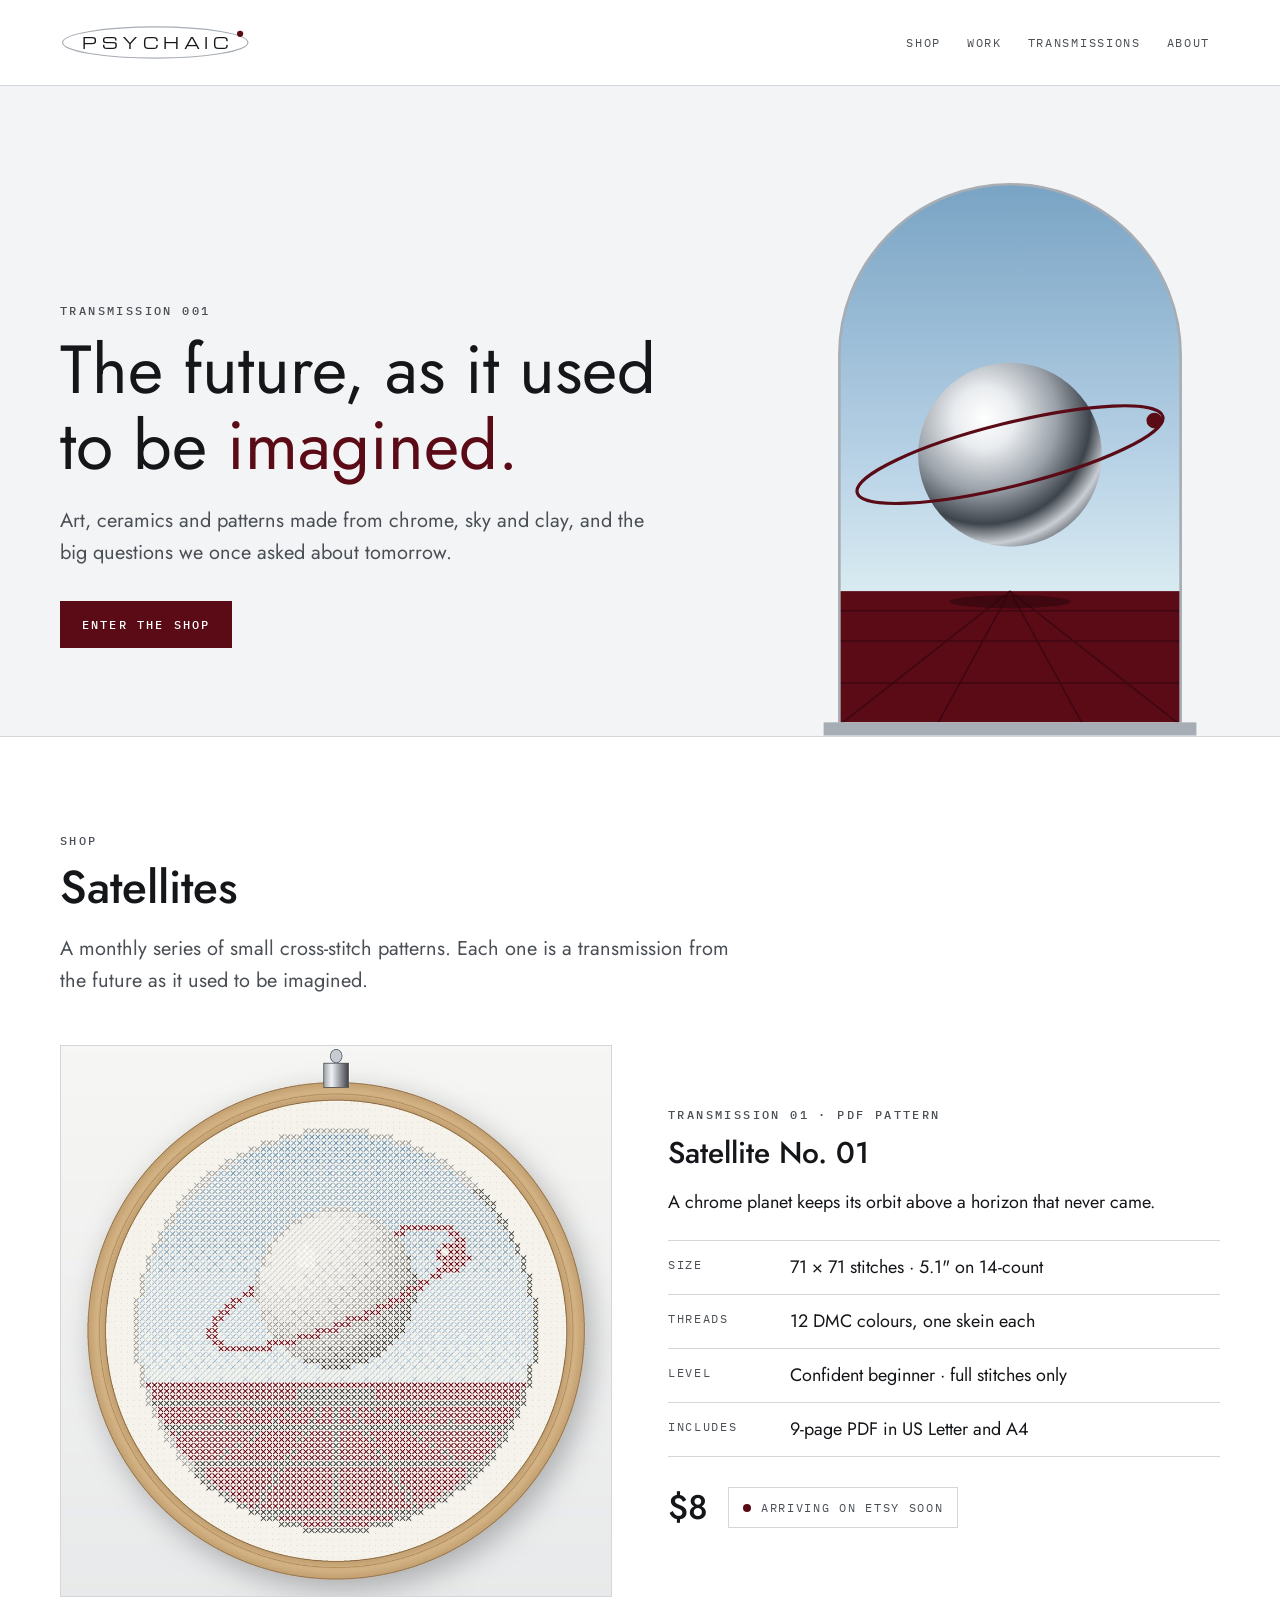
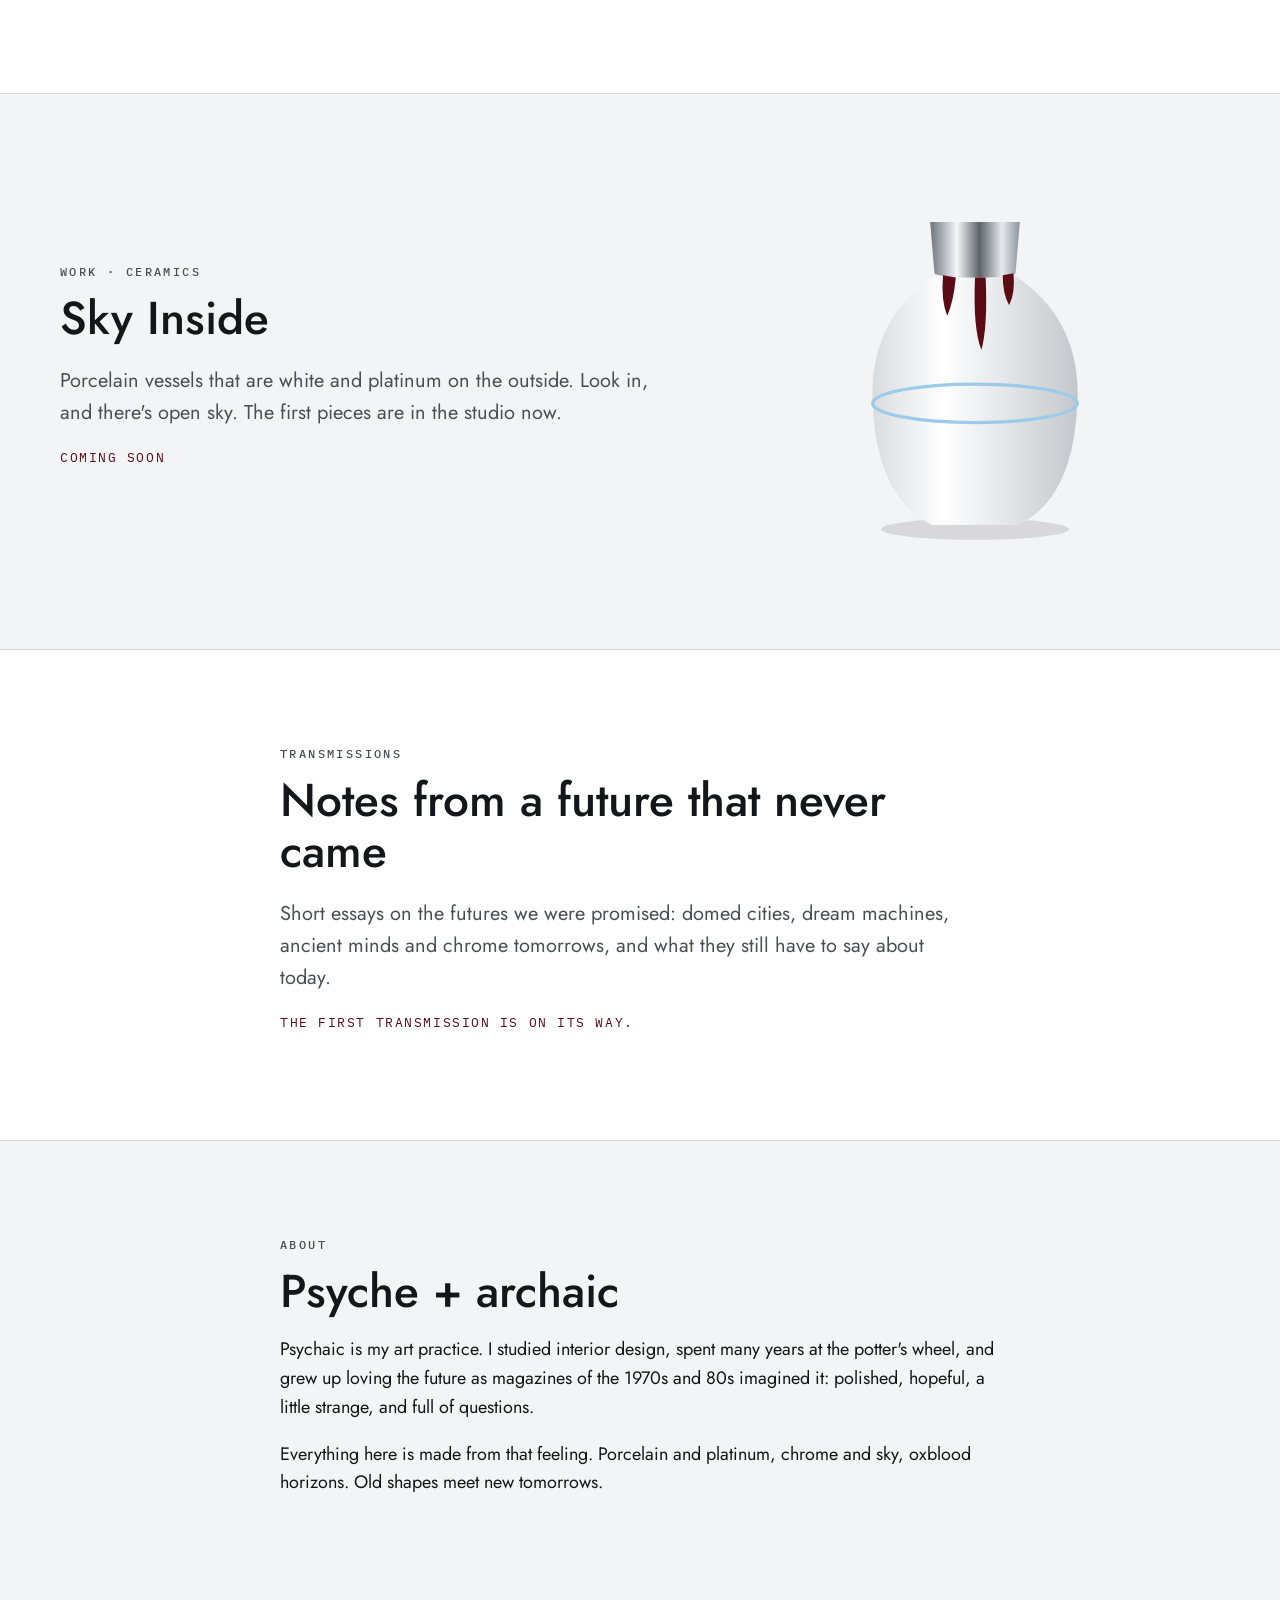
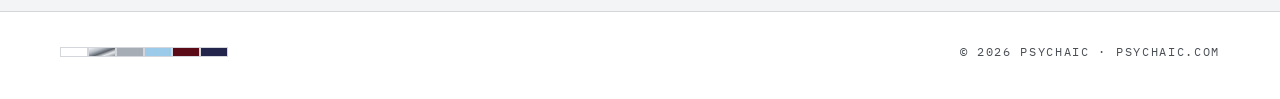
==== index.html @ 4e5e0272 "Psychaic website: home with sky-inside hero, Satellites shop, ceramics, transmissions and about Co-A" ====
<!doctype html>
<html lang="en">
<head>
  <meta charset="utf-8">
  <meta name="viewport" content="width=device-width, initial-scale=1">
  <title>Psychaic</title>
  <meta name="description" content="Art, ceramics and cross-stitch patterns about the future as it used to be imagined: chrome, sky, clay and the big questions of tomorrow.">
  <meta property="og:title" content="Psychaic">
  <meta property="og:description" content="The future, as it used to be imagined. Art, ceramics and patterns.">
  <meta property="og:url" content="https://psychaic.com/">
  <meta property="og:image" content="https://psychaic.com/images/satellite-01.jpg">
  <link rel="canonical" href="https://psychaic.com/">
  <meta name="theme-color" content="#FFFFFF" media="(prefers-color-scheme: light)">
  <meta name="theme-color" content="#23264A" media="(prefers-color-scheme: dark)">
  <link rel="icon" href="favicon.svg" type="image/svg+xml">
  <link rel="preconnect" href="https://fonts.googleapis.com">
  <link rel="preconnect" href="https://fonts.gstatic.com" crossorigin>
  <link href="https://fonts.googleapis.com/css2?family=Michroma&family=Jost:wght@400;500&family=IBM+Plex+Mono:wght@400;500&display=swap" rel="stylesheet">
  <link rel="stylesheet" href="style.css">
</head>
<body>
  <header class="top">
    <div class="wrap">
      <a class="logo" href="./" aria-label="Psychaic home">
        <svg class="orbit" viewBox="0 0 220 44" aria-hidden="true"><ellipse cx="110" cy="22" rx="107" ry="18"/><circle cx="208" cy="12" r="3.6"/></svg>
        <span>PSYCHAIC</span>
      </a>
      <nav aria-label="Main">
        <a href="#shop">Shop</a>
        <a href="#work">Work</a>
        <a href="#transmissions">Transmissions</a>
        <a href="#about">About</a>
      </nav>
    </div>
  </header>

  <main>
    <section class="hero">
      <div class="wrap hero-grid">
        <div class="hero-copy">
          <p class="label">Transmission 001</p>
          <h1>The future, as it used to be <em>imagined.</em></h1>
          <p class="lede">Art, ceramics and patterns made from chrome, sky and clay, and the big questions we once asked about tomorrow.</p>
          <a class="button" href="#shop">Enter the shop</a>
        </div>
        <svg class="doorway" viewBox="0 0 320 440" role="img" aria-label="An arched doorway opening onto blue sky, with a chrome orb floating above a red horizon">
          <defs>
            <linearGradient id="sky" x1="0" y1="0" x2="0" y2="1"><stop offset="0" stop-color="#739FC1"/><stop offset="0.7" stop-color="#B8D2E6"/><stop offset="1" stop-color="#D9EBF1"/></linearGradient>
            <radialGradient id="orb" cx="36%" cy="30%" r="76%"><stop offset="0" stop-color="#FFFFFF"/><stop offset="0.22" stop-color="#E9ECEF"/><stop offset="0.52" stop-color="#9AA1A9"/><stop offset="0.76" stop-color="#3E444B"/><stop offset="0.9" stop-color="#C9CED4"/><stop offset="1" stop-color="#6E747B"/></radialGradient>
            <clipPath id="arch"><path d="M30 430 V150 A130 130 0 0 1 290 150 V430 Z"/></clipPath>
          </defs>
          <g clip-path="url(#arch)">
            <rect width="320" height="330" fill="url(#sky)"/>
            <rect y="330" width="320" height="110" fill="#5A0B16"/>
            <g stroke="#3E0712" stroke-width="1.2">
              <line x1="0" y1="345" x2="320" y2="345"/><line x1="0" y1="368" x2="320" y2="368"/><line x1="0" y1="400" x2="320" y2="400"/>
              <line x1="160" y1="330" x2="20" y2="440"/><line x1="160" y1="330" x2="100" y2="440"/><line x1="160" y1="330" x2="220" y2="440"/><line x1="160" y1="330" x2="300" y2="440"/>
            </g>
            <ellipse cx="160" cy="338" rx="46" ry="5" fill="#2A050A" opacity="0.55"/>
            <g class="float">
              <circle cx="160" cy="226" r="70" fill="url(#orb)"/>
              <ellipse cx="160" cy="226" rx="120" ry="24" transform="rotate(-14 160 226)" fill="none" stroke="#5A0B16" stroke-width="2.4"/>
              <circle cx="270" cy="200" r="6" fill="#5A0B16"/>
            </g>
          </g>
          <path class="arch-line" d="M30 430 V150 A130 130 0 0 1 290 150 V430" fill="none"/>
          <rect class="sill" x="18" y="430" width="284" height="10"/>
        </svg>
      </div>
    </section>

    <section id="shop" class="section">
      <div class="wrap">
        <p class="label">Shop</p>
        <h2>Satellites</h2>
        <p class="section-lede">A monthly series of small cross-stitch patterns. Each one is a transmission from the future as it used to be imagined.</p>
        <article class="product">
          <img src="images/satellite-01.jpg" width="1000" height="1000" alt="Satellite No. 01: a cross-stitched chrome planet with an oxblood orbit, floating in a round sky window above a red horizon grid, shown in a wooden hoop" loading="lazy">
          <div class="product-copy">
            <p class="label">Transmission 01 · PDF pattern</p>
            <h3>Satellite No. 01</h3>
            <p>A chrome planet keeps its orbit above a horizon that never came.</p>
            <dl class="facts">
              <div><dt>Size</dt><dd>71 × 71 stitches · 5.1" on 14-count</dd></div>
              <div><dt>Threads</dt><dd>12 DMC colours, one skein each</dd></div>
              <div><dt>Level</dt><dd>Confident beginner · full stitches only</dd></div>
              <div><dt>Includes</dt><dd>9-page PDF in US Letter and A4</dd></div>
            </dl>
            <div class="buy">
              <span class="price">$8</span>
              <span class="soon"><span class="dot" aria-hidden="true"></span>Arriving on Etsy soon</span>
            </div>
          </div>
        </article>
      </div>
    </section>

    <section id="work" class="section soft">
      <div class="wrap work-grid">
        <div>
          <p class="label">Work · Ceramics</p>
          <h2>Sky Inside</h2>
          <p class="section-lede">Porcelain vessels that are white and platinum on the outside. Look in, and there's open sky. The first pieces are in the studio now.</p>
          <p class="note">Coming soon</p>
        </div>
        <svg class="vessel" viewBox="0 0 300 340" role="img" aria-label="Sketch of a porcelain vessel with a platinum lustre rim, oxblood drips and a sky-blue orbit line">
          <defs>
            <linearGradient id="body" x1="0" y1="0" x2="1" y2="0"><stop offset="0" stop-color="#D9DCDF"/><stop offset="0.35" stop-color="#FFFFFF"/><stop offset="1" stop-color="#C4C8CC"/></linearGradient>
            <linearGradient id="lustre" x1="0" y1="0" x2="1" y2="0"><stop offset="0" stop-color="#6E747B"/><stop offset="0.3" stop-color="#F4F6F8"/><stop offset="0.55" stop-color="#5D636A"/><stop offset="0.8" stop-color="#E6E9EC"/><stop offset="1" stop-color="#8C939A"/></linearGradient>
          </defs>
          <ellipse cx="150" cy="318" rx="88" ry="10" fill="#141619" opacity="0.12"/>
          <path d="M112 40 L188 40 L184 78 Q250 120 246 200 Q242 290 190 314 L110 314 Q58 290 54 200 Q50 120 116 78 Z" fill="url(#body)"/>
          <path d="M108 30 L192 30 L188 78 Q186 82 150 82 Q114 82 112 78 Z" fill="url(#lustre)"/>
          <path d="M120 80 Q118 104 124 118 Q130 104 132 82 M150 82 Q148 130 156 150 Q162 128 160 82 M176 80 Q176 98 182 108 Q188 96 186 78" fill="#5A0B16"/>
          <ellipse cx="150" cy="200" rx="96" ry="18" fill="none" stroke="#9CCBEA" stroke-width="3"/>
        </svg>
      </div>
    </section>

    <section id="transmissions" class="section">
      <div class="wrap narrow">
        <p class="label">Transmissions</p>
        <h2>Notes from a future that never came</h2>
        <p class="section-lede">Short essays on the futures we were promised: domed cities, dream machines, ancient minds and chrome tomorrows, and what they still have to say about today.</p>
        <p class="note">The first transmission is on its way.</p>
      </div>
    </section>

    <section id="about" class="section soft">
      <div class="wrap narrow">
        <p class="label">About</p>
        <h2>Psyche + archaic</h2>
        <p>Psychaic is my art practice. I studied interior design, spent many years at the potter's wheel, and grew up loving the future as magazines of the 1970s and 80s imagined it: polished, hopeful, a little strange, and full of questions.</p>
        <p>Everything here is made from that feeling. Porcelain and platinum, chrome and sky, oxblood horizons. Old shapes meet new tomorrows.</p>
      </div>
    </section>
  </main>

  <footer>
    <div class="wrap foot">
      <div class="palette" aria-hidden="true"><i style="background:#FFFFFF"></i><i class="chrome"></i><i style="background:#A7ADB4"></i><i style="background:#9CCBEA"></i><i style="background:#5A0B16"></i><i style="background:#23264A"></i></div>
      <p>© 2026 Psychaic · psychaic.com</p>
    </div>
  </footer>
</body>
</html>
---- style.css ----
/* Psychaic: white gallery ground, chrome and steel structure, sky for air, oxblood as a signature, midnight at night. */
:root {
  --ground: #FFFFFF;
  --soft: #F3F4F5;
  --ink: #141619;
  --muted: #4A4F55;
  --line: #D3D7DB;
  --steel: #A7ADB4;
  --accent: #5A0B16;
  --accent-ink: #FFFFFF;
  --sky: #9CCBEA;
  --display: 'Michroma', sans-serif;
  --text: 'Jost', system-ui, sans-serif;
  --mono: 'IBM Plex Mono', ui-monospace, monospace;
}

@media (prefers-color-scheme: dark) {
  :root {
    --ground: #23264A;
    --soft: #1C1F3D;
    --ink: #F4F6F8;
    --muted: #C3C9D2;
    --line: #3D4270;
    --steel: #8E96A3;
    --accent: #B8D2E6;
    --accent-ink: #141619;
  }
}

* { box-sizing: border-box; }
html { scroll-behavior: smooth; }
@media (prefers-reduced-motion: reduce) { html { scroll-behavior: auto; } }
body { margin: 0; background: var(--ground); color: var(--ink); font: 400 18px/1.6 var(--text); }
img, svg { display: block; max-width: 100%; height: auto; }
a { color: inherit; }

.wrap { width: min(1160px, 100% - 32px); margin-inline: auto; }
.narrow { width: min(720px, 100% - 32px); }

/* Header */
.top { border-bottom: 1px solid var(--line); }
.top .wrap { display: flex; justify-content: space-between; align-items: center; gap: 16px; padding: 22px 0; flex-wrap: wrap; }
.logo { position: relative; display: inline-flex; align-items: center; padding: 10px 22px; text-decoration: none; }
.logo span { position: relative; font: 15px var(--display); letter-spacing: 0.3em; margin-right: -0.3em; }
.orbit { position: absolute; inset: 0; width: 100%; height: 100%; overflow: visible; }
.orbit ellipse { fill: none; stroke: var(--steel); stroke-width: 1.2; vector-effect: non-scaling-stroke; }
.orbit circle { fill: #5A0B16; }
@media (prefers-color-scheme: dark) { .orbit circle { fill: #C4253C; } }
nav { display: flex; gap: 6px; flex-wrap: wrap; }
nav a { font: 12px var(--mono); letter-spacing: 0.14em; text-transform: uppercase; text-decoration: none; padding: 12px 10px; color: var(--muted); }
nav a:hover { color: var(--ink); }

/* Shared */
.label { font: 500 12px var(--mono); letter-spacing: 0.2em; text-transform: uppercase; color: var(--muted); margin: 0 0 14px; }
h1, h2, h3 { font-family: var(--text); font-weight: 500; line-height: 1.12; margin: 0 0 18px; }
h1 { font-size: clamp(40px, 6vw, 68px); font-weight: 400; }
h1 em { font-style: normal; color: var(--accent); }
h2 { font-size: clamp(32px, 4vw, 46px); }
h3 { font-size: 30px; }
.lede, .section-lede { font-size: 20px; color: var(--muted); max-width: 34em; }
.note { font: 13px var(--mono); letter-spacing: 0.12em; text-transform: uppercase; color: var(--accent); }
.button { display: inline-block; margin-top: 12px; padding: 16px 22px; background: var(--accent); color: var(--accent-ink); font: 500 12px var(--mono); letter-spacing: 0.18em; text-transform: uppercase; text-decoration: none; }
.button:hover { filter: brightness(1.15); }
.section { padding: 96px 0; border-top: 1px solid var(--line); }
.soft { background: var(--soft); }

/* Hero */
.hero { background: var(--soft); }
.hero-grid { display: grid; grid-template-columns: 1.1fr 0.9fr; gap: 48px; align-items: end; padding: 72px 0 0; }
.hero-copy { padding-bottom: 88px; }
.doorway { width: 100%; max-width: 420px; justify-self: end; }
.arch-line { stroke: var(--steel); stroke-width: 2; }
.sill { fill: var(--steel); }
.float { animation: float 7s ease-in-out infinite; }
@keyframes float { 50% { transform: translateY(-8px); } }
@media (prefers-reduced-motion: reduce) { .float { animation: none; } }

/* Product */
.product { display: grid; grid-template-columns: 1fr 1fr; gap: 56px; align-items: center; margin-top: 48px; }
.product img { width: 100%; border: 1px solid var(--line); }
.facts { margin: 24px 0; border-top: 1px solid var(--line); }
.facts div { display: grid; grid-template-columns: 110px 1fr; gap: 12px; padding: 12px 0; border-bottom: 1px solid var(--line); }
.facts dt { font: 12px var(--mono); letter-spacing: 0.14em; text-transform: uppercase; color: var(--muted); padding-top: 4px; }
.facts dd { margin: 0; }
.buy { display: flex; align-items: center; gap: 20px; flex-wrap: wrap; }
.price { font-size: 34px; font-weight: 500; }
.soon { display: inline-flex; align-items: center; gap: 10px; font: 12px var(--mono); letter-spacing: 0.14em; text-transform: uppercase; color: var(--muted); border: 1px solid var(--line); padding: 12px 14px; }
.dot { width: 8px; height: 8px; border-radius: 50%; background: #5A0B16; }
@media (prefers-color-scheme: dark) { .dot { background: #C4253C; } }

/* Work */
.work-grid { display: grid; grid-template-columns: 1fr 0.8fr; gap: 56px; align-items: center; }
.vessel { max-width: 320px; justify-self: center; }

/* Footer */
footer { border-top: 1px solid var(--line); }
.foot { display: flex; justify-content: space-between; align-items: center; gap: 16px; padding: 32px 0 40px; flex-wrap: wrap; }
.foot p { margin: 0; font: 12px var(--mono); letter-spacing: 0.14em; text-transform: uppercase; color: var(--muted); }
.palette { display: flex; }
.palette i { width: 28px; height: 10px; border: 1px solid var(--line); }
.palette .chrome { background: linear-gradient(160deg, #F4F6F8, #B9BFC6 30%, #5D636A 55%, #E6E9EC 75%, #8C939A); }

/* Phones */
@media (max-width: 760px) {
  body { font-size: 17px; }
  .top .wrap { justify-content: center; }
  nav { justify-content: center; }
  .hero-grid, .product, .work-grid { grid-template-columns: 1fr; gap: 32px; }
  .hero-grid { padding-top: 48px; }
  .hero-copy { padding-bottom: 0; }
  .doorway { justify-self: center; max-width: 300px; }
  .section { padding: 64px 0; }
  .facts div { grid-template-columns: 1fr; gap: 2px; }
}
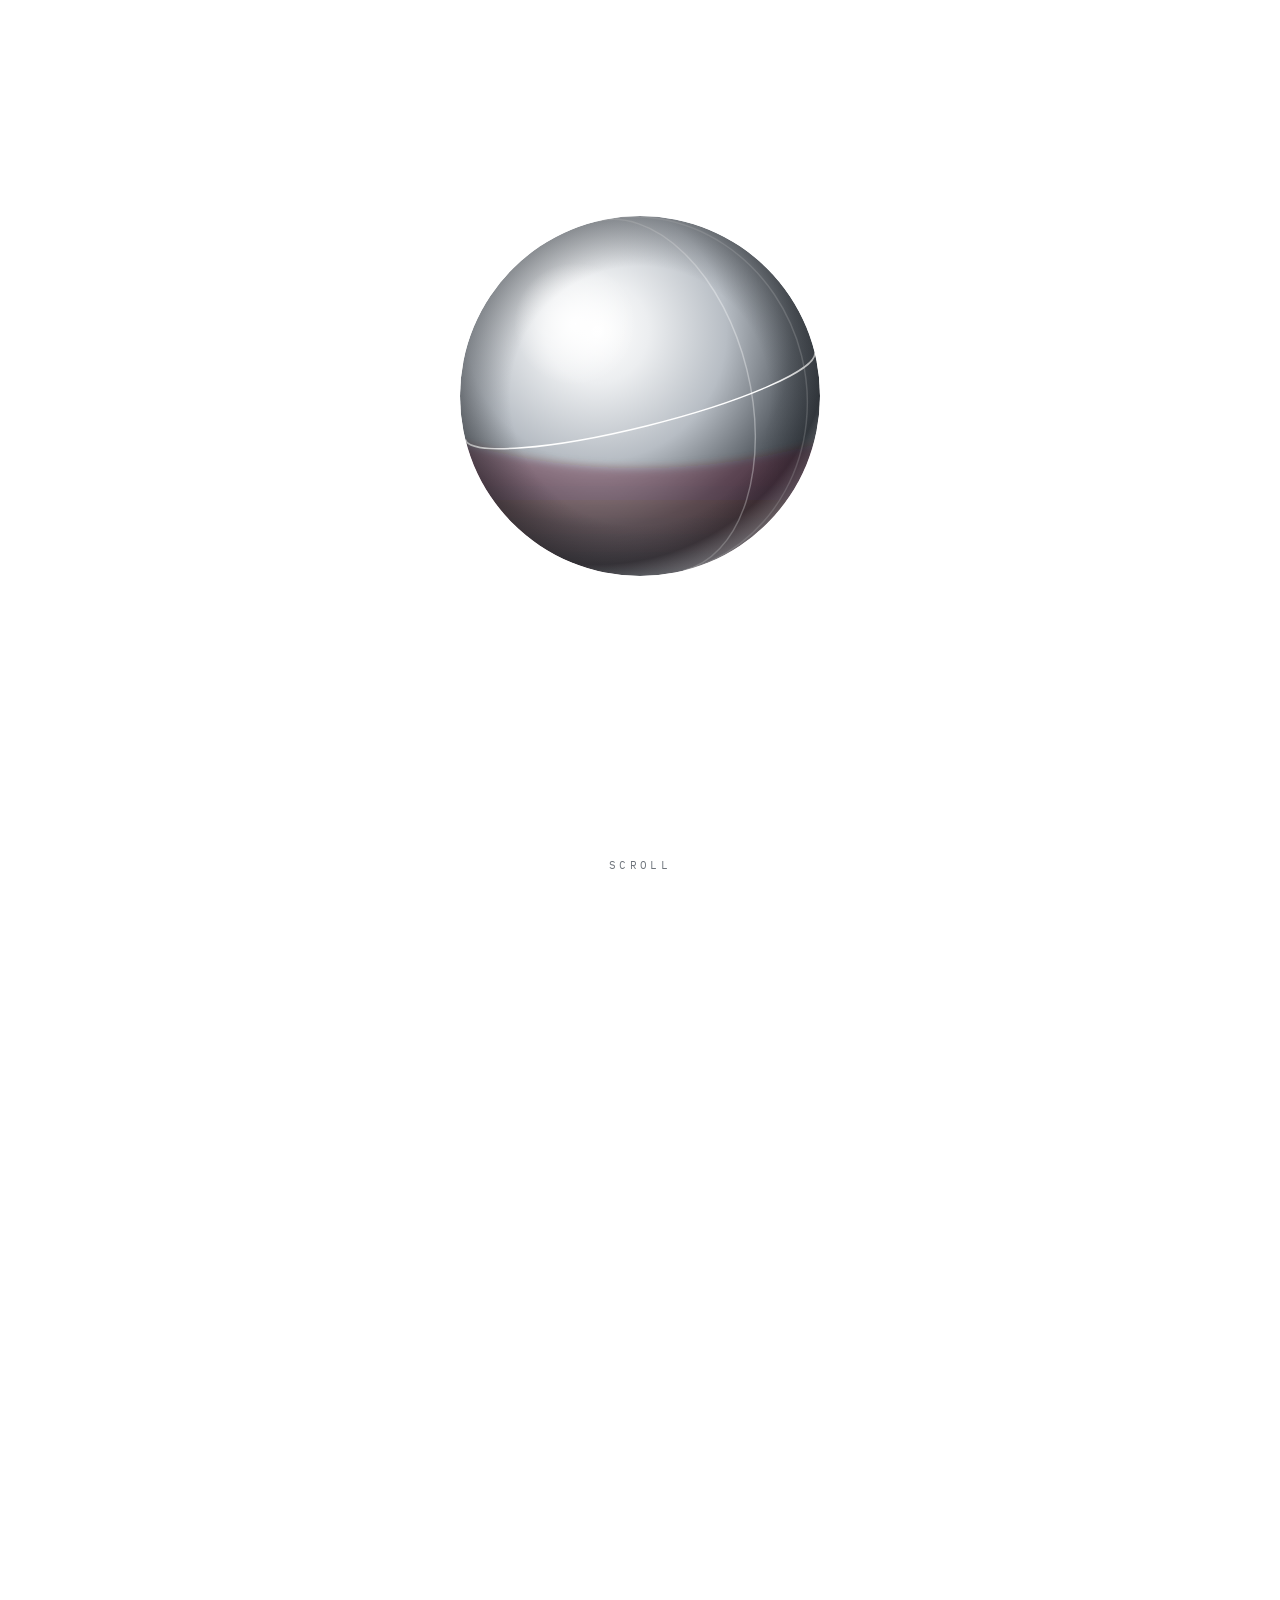
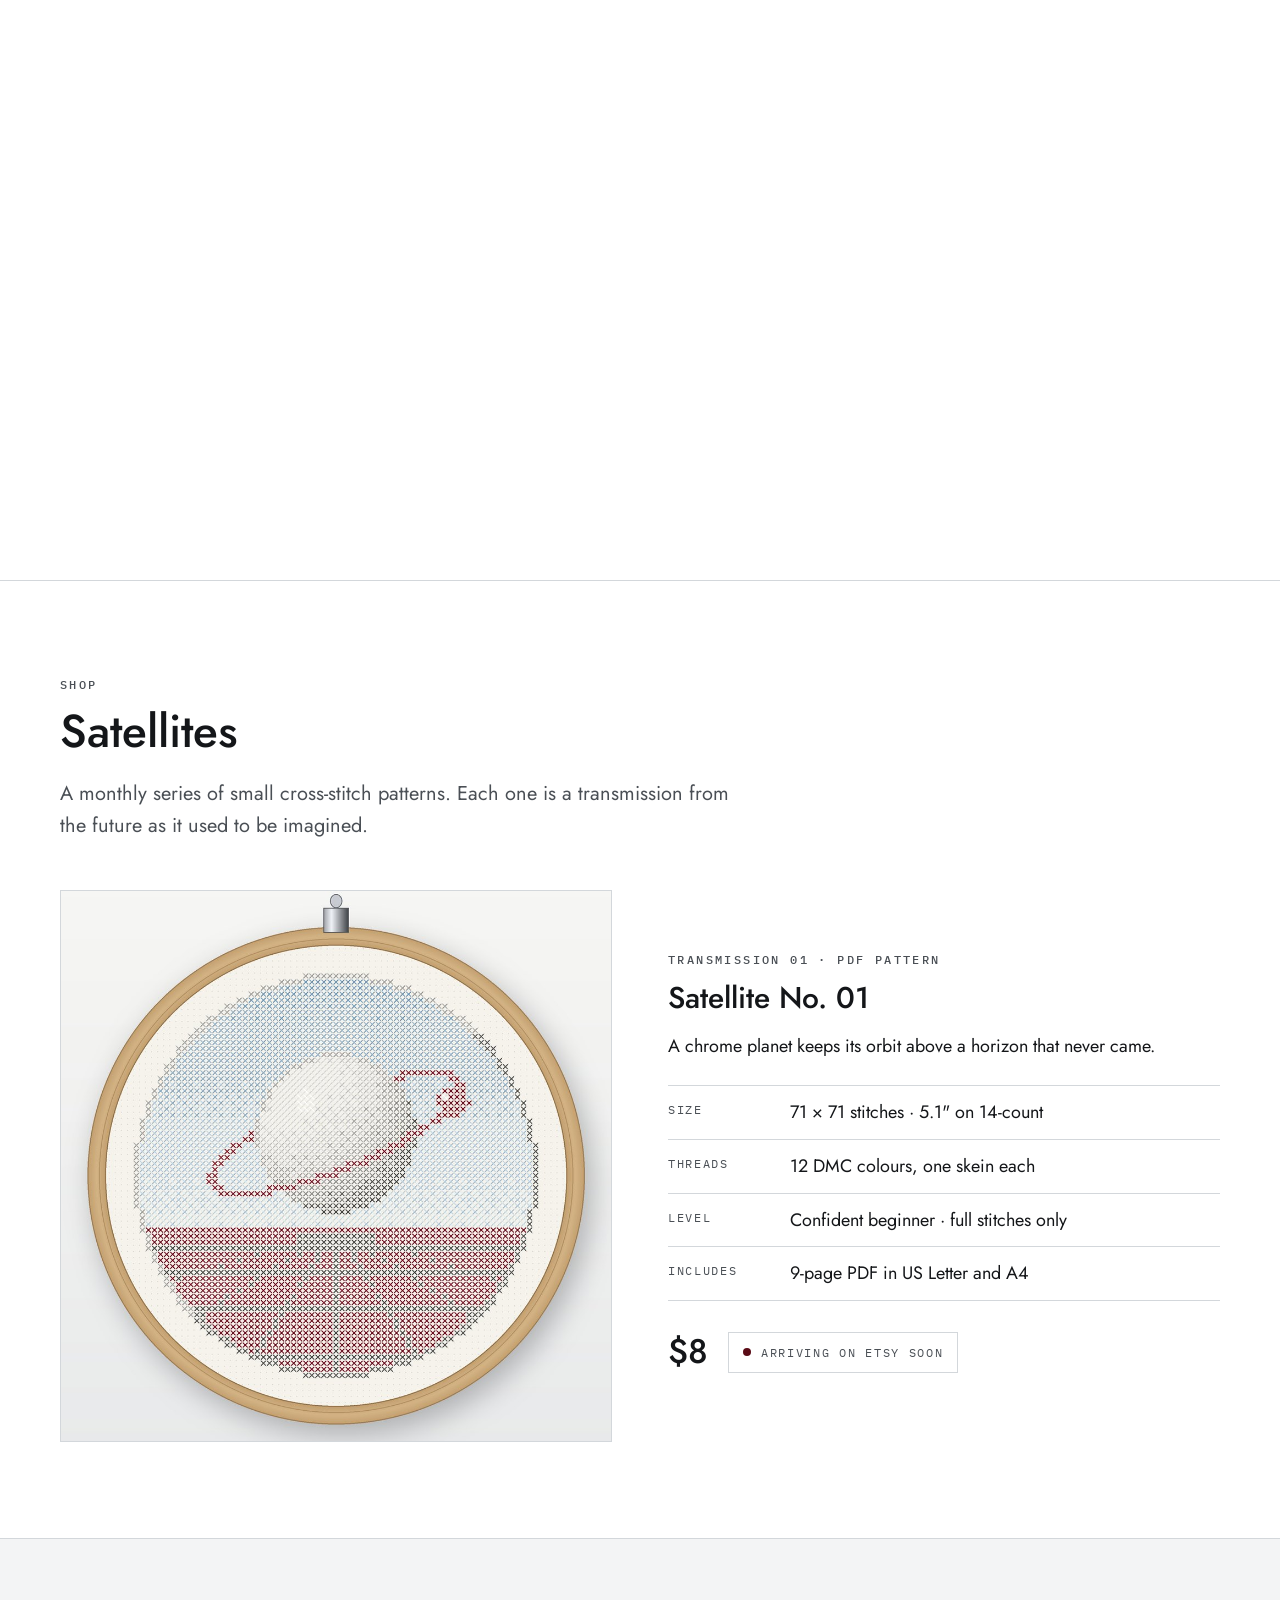
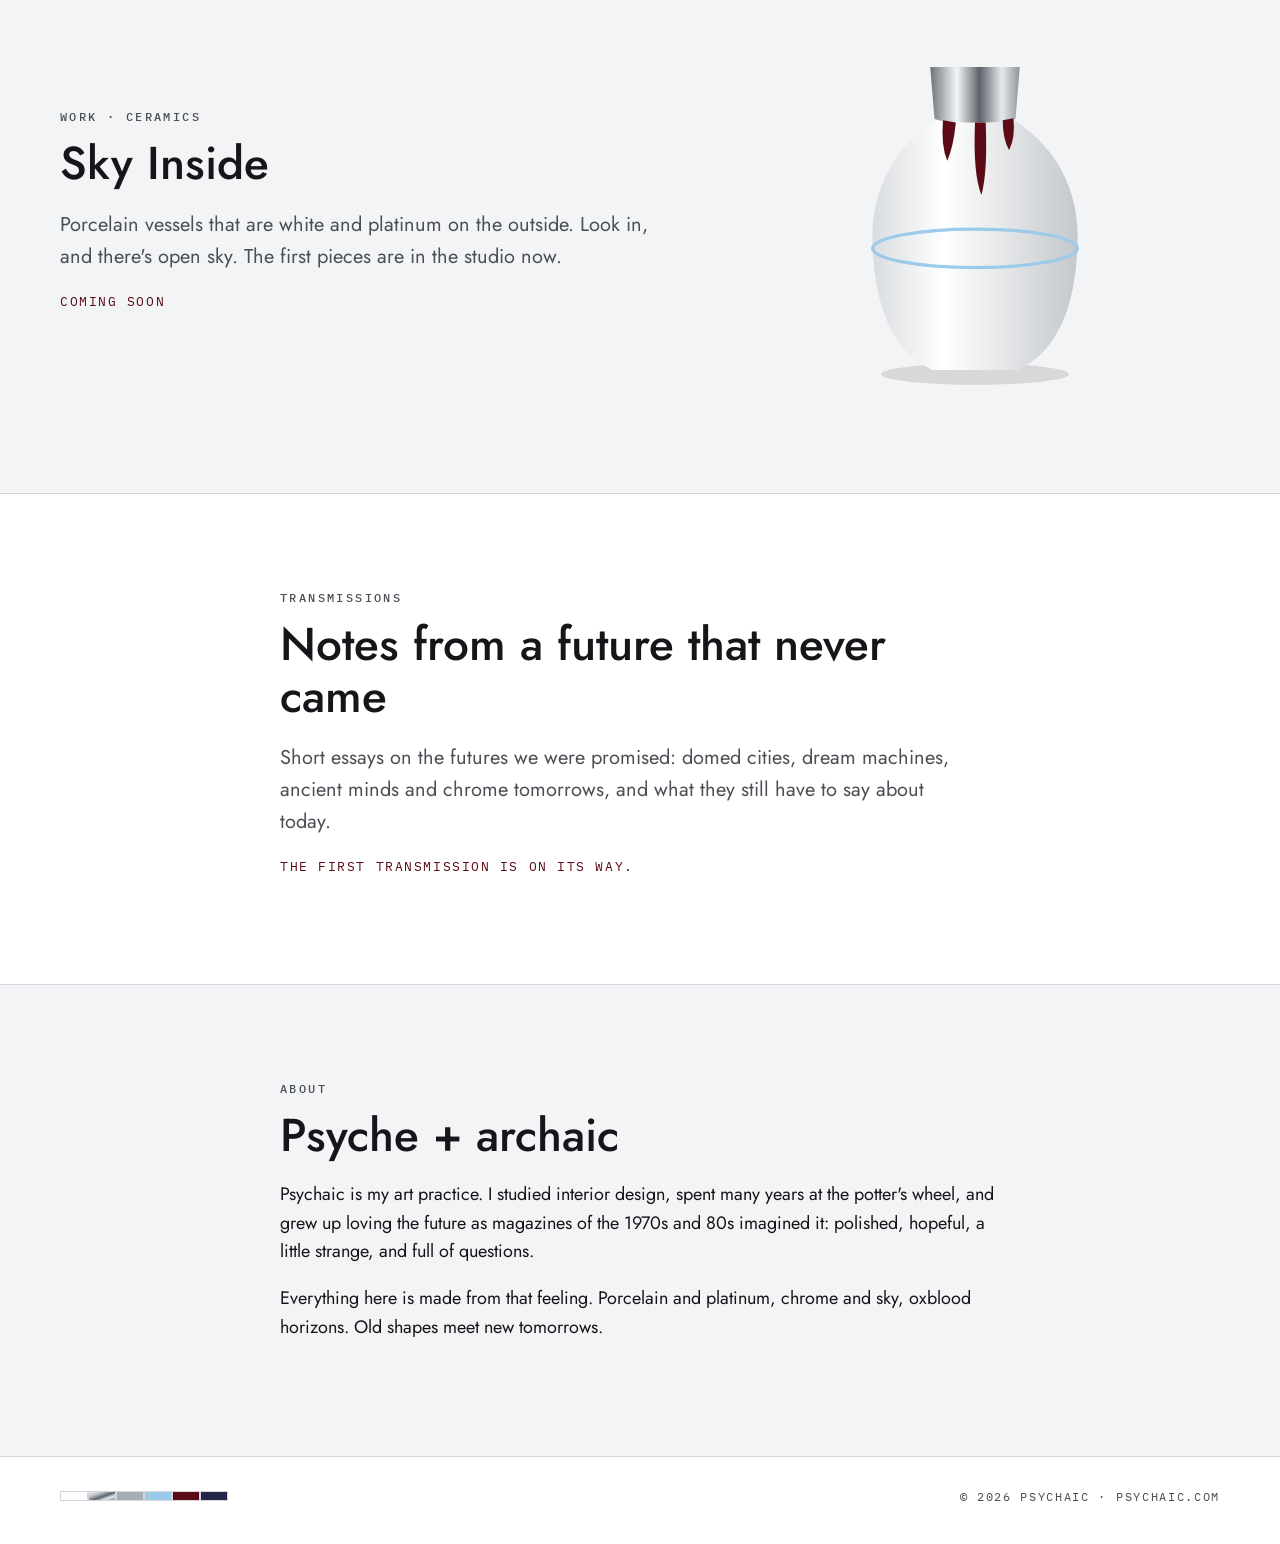
==== commit 9e6d67b6: "Scroll intro: chrome planet on white, oxblood ring wraps in, sky and ground arrive, wordmark flies i" ====
--- a/index.html
+++ b/index.html
@@ -17,9 +17,14 @@
   <link rel="preconnect" href="https://fonts.gstatic.com" crossorigin>
   <link href="https://fonts.googleapis.com/css2?family=Michroma&family=Jost:wght@400;500&family=IBM+Plex+Mono:wght@400;500&display=swap" rel="stylesheet">
   <link rel="stylesheet" href="style.css">
+  <script src="js/intro.js" defer></script>
 </head>
 <body>
-  <header class="top">
+  <script>
+    // Run the scroll intro only when motion is welcome; otherwise the page shows its finished scene.
+    if (!matchMedia('(prefers-reduced-motion: reduce)').matches) document.documentElement.classList.add('intro-on');
+  </script>
+  <header class="top solid" id="top">
     <div class="wrap">
       <a class="logo" href="./" aria-label="Psychaic home">
         <svg class="orbit" viewBox="0 0 220 44" aria-hidden="true"><ellipse cx="110" cy="22" rx="107" ry="18"/><circle cx="208" cy="12" r="3.6"/></svg>
@@ -35,37 +40,49 @@
   </header>
 
   <main>
-    <section class="hero">
-      <div class="wrap hero-grid">
-        <div class="hero-copy">
-          <p class="label">Transmission 001</p>
-          <h1>The future, as it used to be <em>imagined.</em></h1>
-          <p class="lede">Art, ceramics and patterns made from chrome, sky and clay, and the big questions we once asked about tomorrow.</p>
-          <a class="button" href="#shop">Enter the shop</a>
+    <section class="intro" id="intro" aria-labelledby="intro-title">
+      <h1 id="intro-title" class="visually-hidden">Psychaic: the future, as it used to be imagined</h1>
+      <div class="stage">
+        <div class="sky" id="sky"></div>
+        <div class="ground" id="ground">
+          <svg viewBox="0 0 100 100" preserveAspectRatio="none" aria-hidden="true">
+            <line x1="0" y1="7" x2="100" y2="7"/><line x1="0" y1="19" x2="100" y2="19"/><line x1="0" y1="38" x2="100" y2="38"/><line x1="0" y1="66" x2="100" y2="66"/>
+            <line x1="50" y1="0" x2="-70" y2="100"/><line x1="50" y1="0" x2="-5" y2="100"/><line x1="50" y1="0" x2="28" y2="100"/><line x1="50" y1="0" x2="50" y2="100"/>
+            <line x1="50" y1="0" x2="72" y2="100"/><line x1="50" y1="0" x2="105" y2="100"/><line x1="50" y1="0" x2="170" y2="100"/>
+          </svg>
+          <div class="shadow" id="shadow"></div>
         </div>
-        <svg class="doorway" viewBox="0 0 320 440" role="img" aria-label="An arched doorway opening onto blue sky, with a chrome orb floating above a red horizon">
+        <svg class="planet" id="planet" viewBox="-280 -170 560 340" role="img" aria-label="A chrome planet wrapped by an oxblood ring, floating in a blue sky above a red horizon">
           <defs>
-            <linearGradient id="sky" x1="0" y1="0" x2="0" y2="1"><stop offset="0" stop-color="#739FC1"/><stop offset="0.7" stop-color="#B8D2E6"/><stop offset="1" stop-color="#D9EBF1"/></linearGradient>
-            <radialGradient id="orb" cx="36%" cy="30%" r="76%"><stop offset="0" stop-color="#FFFFFF"/><stop offset="0.22" stop-color="#E9ECEF"/><stop offset="0.52" stop-color="#9AA1A9"/><stop offset="0.76" stop-color="#3E444B"/><stop offset="0.9" stop-color="#C9CED4"/><stop offset="1" stop-color="#6E747B"/></radialGradient>
-            <clipPath id="arch"><path d="M30 430 V150 A130 130 0 0 1 290 150 V430 Z"/></clipPath>
+            <radialGradient id="chrome" cx="38%" cy="32%" r="72%">
+              <stop offset="0" stop-color="#FFFFFF"/><stop offset="0.2" stop-color="#ECEEF0"/><stop offset="0.5" stop-color="#B7BDC4"/>
+              <stop offset="0.76" stop-color="#5D636A"/><stop offset="0.9" stop-color="#3E444B"/><stop offset="1" stop-color="#A9AFB6"/>
+            </radialGradient>
+            <radialGradient id="rim" cx="50%" cy="50%" r="50%">
+              <stop offset="0.72" stop-color="#141619" stop-opacity="0"/><stop offset="1" stop-color="#141619" stop-opacity="0.35"/>
+            </radialGradient>
+            <radialGradient id="glint" cx="50%" cy="50%" r="50%">
+              <stop offset="0" stop-color="#FFFFFF" stop-opacity="0.95"/><stop offset="1" stop-color="#FFFFFF" stop-opacity="0"/>
+            </radialGradient>
+            <clipPath id="ball"><circle r="100"/></clipPath>
+            <linearGradient id="ground-reflect" x1="0" y1="0" x2="0" y2="1"><stop offset="0.3" stop-color="#5A0B16" stop-opacity="0.3"/><stop offset="1" stop-color="#5A0B16" stop-opacity="0.08"/></linearGradient>
+            <filter id="soften" x="-10%" y="-10%" width="120%" height="120%"><feGaussianBlur stdDeviation="2.5"/></filter>
           </defs>
-          <g clip-path="url(#arch)">
-            <rect width="320" height="330" fill="url(#sky)"/>
-            <rect y="330" width="320" height="110" fill="#5A0B16"/>
-            <g stroke="#3E0712" stroke-width="1.2">
-              <line x1="0" y1="345" x2="320" y2="345"/><line x1="0" y1="368" x2="320" y2="368"/><line x1="0" y1="400" x2="320" y2="400"/>
-              <line x1="160" y1="330" x2="20" y2="440"/><line x1="160" y1="330" x2="100" y2="440"/><line x1="160" y1="330" x2="220" y2="440"/><line x1="160" y1="330" x2="300" y2="440"/>
+          <g id="ring-back-g" transform="rotate(-14)"><path id="ring-back" class="ring" pathLength="1" d="M -250 0 A 250 44 0 0 1 250 0"/></g>
+          <g clip-path="url(#ball)">
+            <circle r="100" fill="url(#chrome)"/>
+            <g filter="url(#soften)">
+              <path id="tint-sky" d="M -100 -100 H 100 V 16 Q 0 40 -100 16 Z" fill="#9CCBEA" opacity="0.22"/>
+              <path id="tint-horizon" d="M -100 16 Q 0 40 100 16 L 100 26 Q 0 54 -100 26 Z" fill="#2A2E33" opacity="0.45"/>
+              <path id="tint-ground" d="M -100 26 Q 0 54 100 26 V 100 H -100 Z" fill="url(#ground-reflect)" opacity="1"/>
             </g>
-            <ellipse cx="160" cy="338" rx="46" ry="5" fill="#2A050A" opacity="0.55"/>
-            <g class="float">
-              <circle cx="160" cy="226" r="70" fill="url(#orb)"/>
-              <ellipse cx="160" cy="226" rx="120" ry="24" transform="rotate(-14 160 226)" fill="none" stroke="#5A0B16" stroke-width="2.4"/>
-              <circle cx="270" cy="200" r="6" fill="#5A0B16"/>
-            </g>
+            <g id="seams" class="seams" transform="rotate(-14)"></g>
+            <circle r="100" fill="url(#rim)"/>
+            <circle cx="-36" cy="-40" r="34" fill="url(#glint)"/>
           </g>
-          <path class="arch-line" d="M30 430 V150 A130 130 0 0 1 290 150 V430" fill="none"/>
-          <rect class="sill" x="18" y="430" width="284" height="10"/>
+          <g id="ring-front-g" transform="rotate(-14)"><path id="ring-front" class="ring" pathLength="1" d="M 250 0 A 250 44 0 0 1 -250 0"/><circle id="satellite" r="9" cx="246.8" cy="7.0" fill="#5A0B16"/></g>
         </svg>
+        <p class="hint" id="hint">Scroll</p>
       </div>
     </section>
 
--- a/style.css
+++ b/style.css
@@ -37,15 +37,18 @@
 .wrap { width: min(1160px, 100% - 32px); margin-inline: auto; }
 .narrow { width: min(720px, 100% - 32px); }
 
-/* Header */
-.top { border-bottom: 1px solid var(--line); }
-.top .wrap { display: flex; justify-content: space-between; align-items: center; gap: 16px; padding: 22px 0; flex-wrap: wrap; }
-.logo { position: relative; display: inline-flex; align-items: center; padding: 10px 22px; text-decoration: none; }
+/* Header: fixed; see-through over the intro sky, solid once the page content starts */
+.top { position: fixed; inset: 0 0 auto; z-index: 10; border-bottom: 1px solid transparent; transition: background-color .3s, border-color .3s; }
+.top.solid { background: var(--ground); border-bottom-color: var(--line); }
+.top:not(.solid) { color: #141619; --steel: #8C939A; }
+.top:not(.solid) nav a { color: #2A2E33; }
+.top .wrap { display: flex; justify-content: space-between; align-items: center; gap: 16px; padding: 18px 0; flex-wrap: wrap; }
+.logo { position: relative; display: inline-flex; align-items: center; padding: 10px 22px; text-decoration: none; transform-origin: center; will-change: transform; }
 .logo span { position: relative; font: 15px var(--display); letter-spacing: 0.3em; margin-right: -0.3em; }
 .orbit { position: absolute; inset: 0; width: 100%; height: 100%; overflow: visible; }
 .orbit ellipse { fill: none; stroke: var(--steel); stroke-width: 1.2; vector-effect: non-scaling-stroke; }
 .orbit circle { fill: #5A0B16; }
-@media (prefers-color-scheme: dark) { .orbit circle { fill: #C4253C; } }
+@media (prefers-color-scheme: dark) { .top.solid .orbit circle { fill: #C4253C; } }
 nav { display: flex; gap: 6px; flex-wrap: wrap; }
 nav a { font: 12px var(--mono); letter-spacing: 0.14em; text-transform: uppercase; text-decoration: none; padding: 12px 10px; color: var(--muted); }
 nav a:hover { color: var(--ink); }
@@ -64,16 +67,24 @@
 .section { padding: 96px 0; border-top: 1px solid var(--line); }
 .soft { background: var(--soft); }
 
-/* Hero */
-.hero { background: var(--soft); }
-.hero-grid { display: grid; grid-template-columns: 1.1fr 0.9fr; gap: 48px; align-items: end; padding: 72px 0 0; }
-.hero-copy { padding-bottom: 88px; }
-.doorway { width: 100%; max-width: 420px; justify-self: end; }
-.arch-line { stroke: var(--steel); stroke-width: 2; }
-.sill { fill: var(--steel); }
-.float { animation: float 7s ease-in-out infinite; }
-@keyframes float { 50% { transform: translateY(-8px); } }
-@media (prefers-reduced-motion: reduce) { .float { animation: none; } }
+/* Intro: a white room, a chrome planet, then sky, ring and ground arrive as you scroll.
+   Without the intro-on class (reduced motion, no script) it is simply the finished scene. */
+.intro { position: relative; height: 100svh; }
+.intro-on .intro { height: 420svh; }
+.stage { position: sticky; top: 0; height: 100svh; overflow: hidden; background: #FFFFFF; --orb: min(40svh, 52vw); }
+@media (max-width: 760px) { .stage { --orb: min(36svh, 34vw); } }
+.sky { position: absolute; inset: 0; background: linear-gradient(#7FA7C9, #A9C8E0 45%, #D6E7F1 72%); }
+.ground { position: absolute; left: 0; right: 0; bottom: 0; height: 30%; background: linear-gradient(#5A0B16, #4A0812); }
+.ground svg { position: absolute; inset: 0; width: 100%; height: 100%; }
+.ground line { stroke: #2E050C; stroke-width: 1.2; vector-effect: non-scaling-stroke; }
+.shadow { position: absolute; left: 50%; top: 4%; width: calc(var(--orb) * 1.1); height: calc(var(--orb) * 0.09); transform: translateX(-50%); border-radius: 50%; background: radial-gradient(#1E0307 30%, transparent 70%); opacity: .7; }
+.planet { position: absolute; left: 50%; top: 44%; width: calc(var(--orb) * 2.8); transform: translate(-50%, -50%); overflow: visible; }
+.ring { fill: none; stroke: #5A0B16; stroke-width: 5; stroke-linecap: round; }
+.seams path { fill: none; stroke: #FFFFFF; stroke-width: 0.8; }
+.hint { position: absolute; left: 50%; bottom: 28px; transform: translateX(-50%); margin: 0; font: 11px var(--mono); letter-spacing: .3em; text-transform: uppercase; color: #6E747B; opacity: 0; }
+.intro-on .hint { opacity: 1; }
+.visually-hidden { position: absolute; width: 1px; height: 1px; overflow: hidden; clip: rect(0 0 0 0); white-space: nowrap; }
+.section { scroll-margin-top: 80px; }
 
 /* Product */
 .product { display: grid; grid-template-columns: 1fr 1fr; gap: 56px; align-items: center; margin-top: 48px; }
@@ -103,12 +114,11 @@
 /* Phones */
 @media (max-width: 760px) {
   body { font-size: 17px; }
-  .top .wrap { justify-content: center; }
-  nav { justify-content: center; }
-  .hero-grid, .product, .work-grid { grid-template-columns: 1fr; gap: 32px; }
-  .hero-grid { padding-top: 48px; }
-  .hero-copy { padding-bottom: 0; }
-  .doorway { justify-self: center; max-width: 300px; }
+  .top .wrap { padding: 10px 0; }
+  .logo { padding: 8px 16px; }
+  .logo span { font-size: 12px; }
+  nav a { padding: 10px 6px; font-size: 11px; letter-spacing: .08em; }
+  .product, .work-grid { grid-template-columns: 1fr; gap: 32px; }
   .section { padding: 64px 0; }
   .facts div { grid-template-columns: 1fr; gap: 2px; }
 }
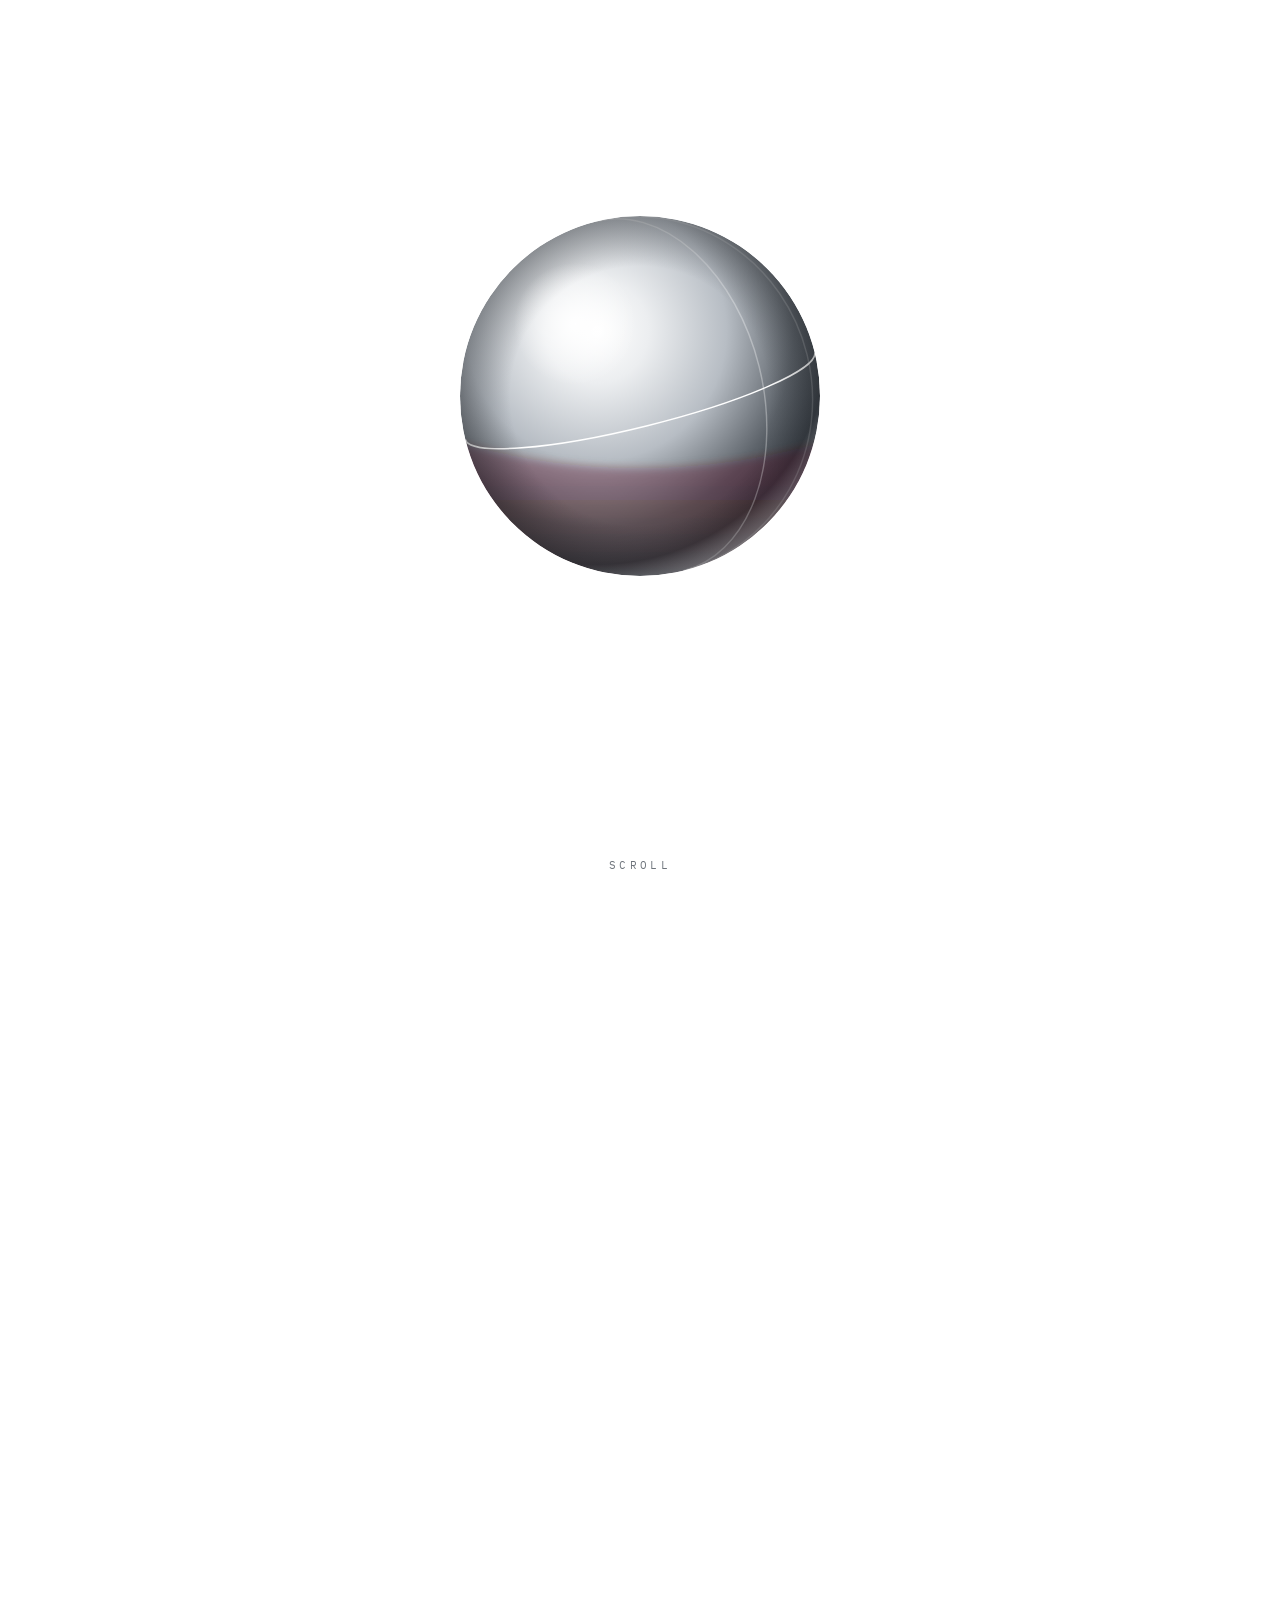
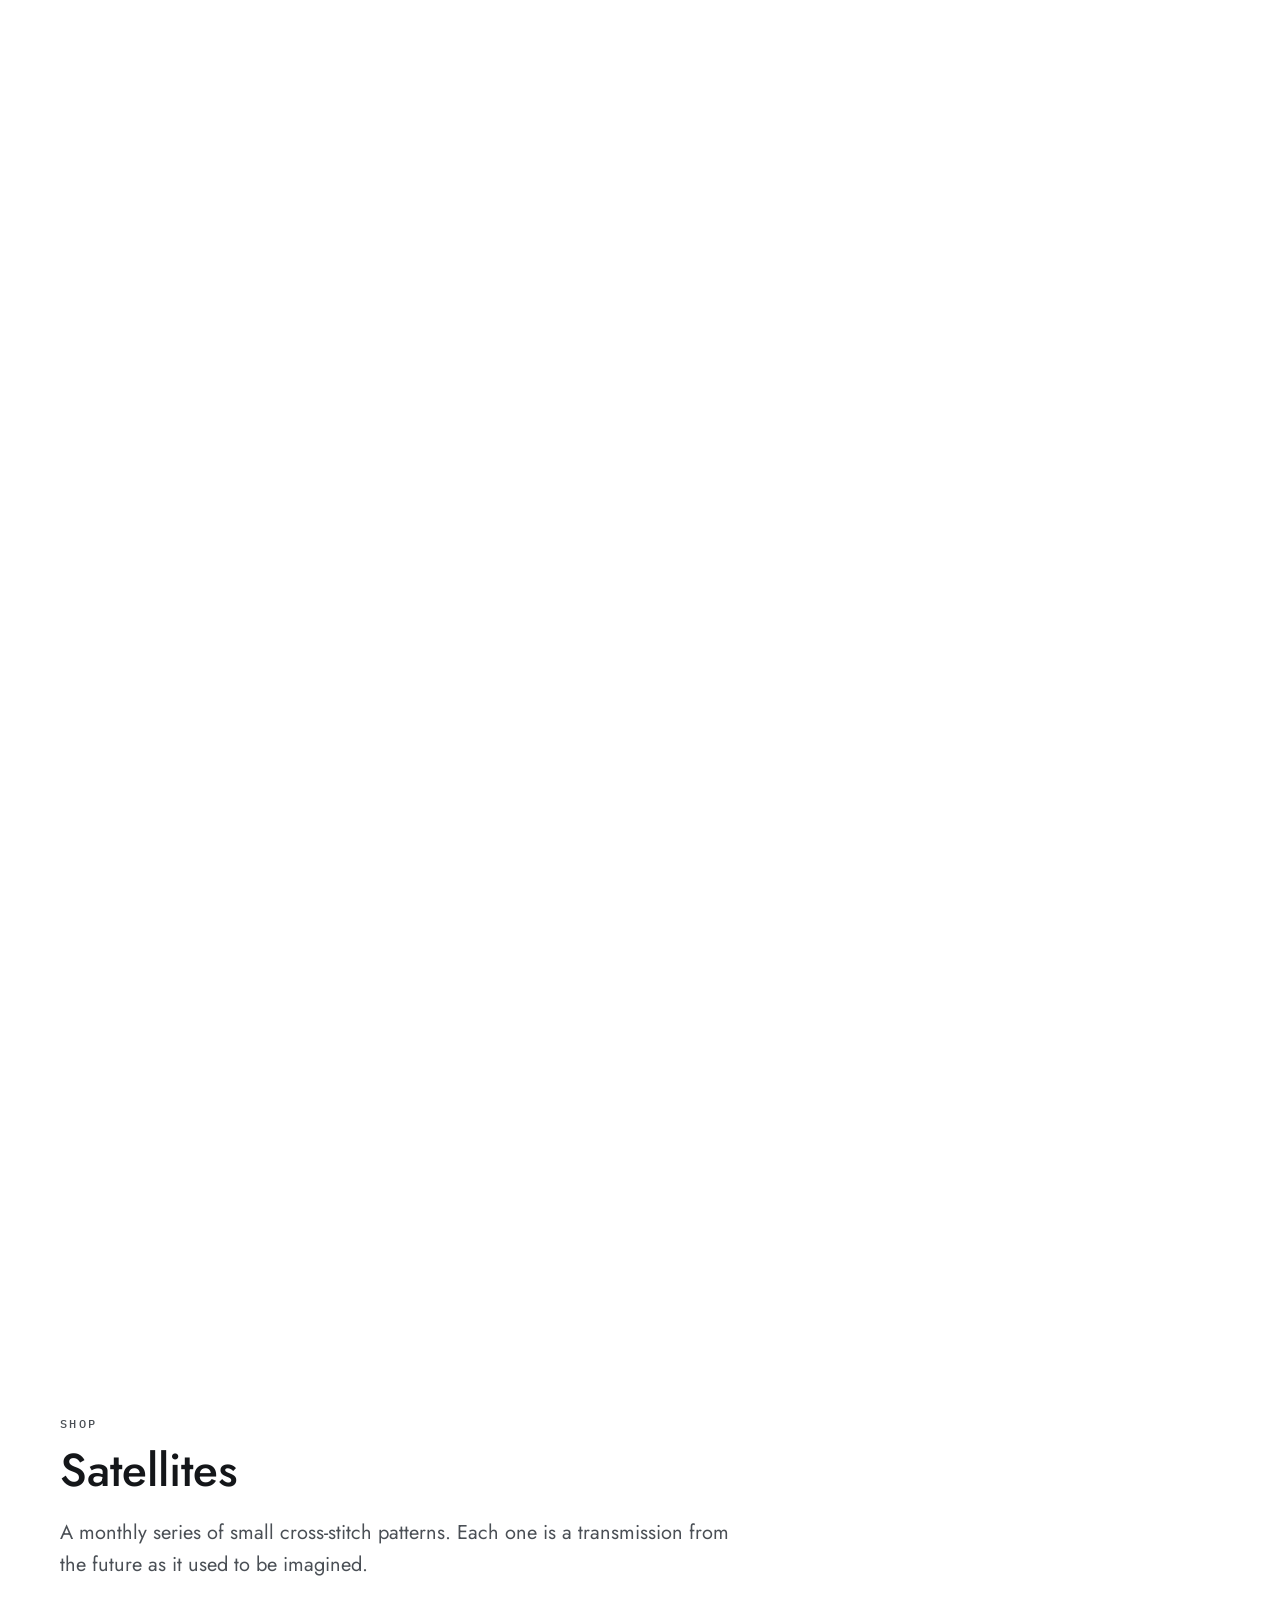
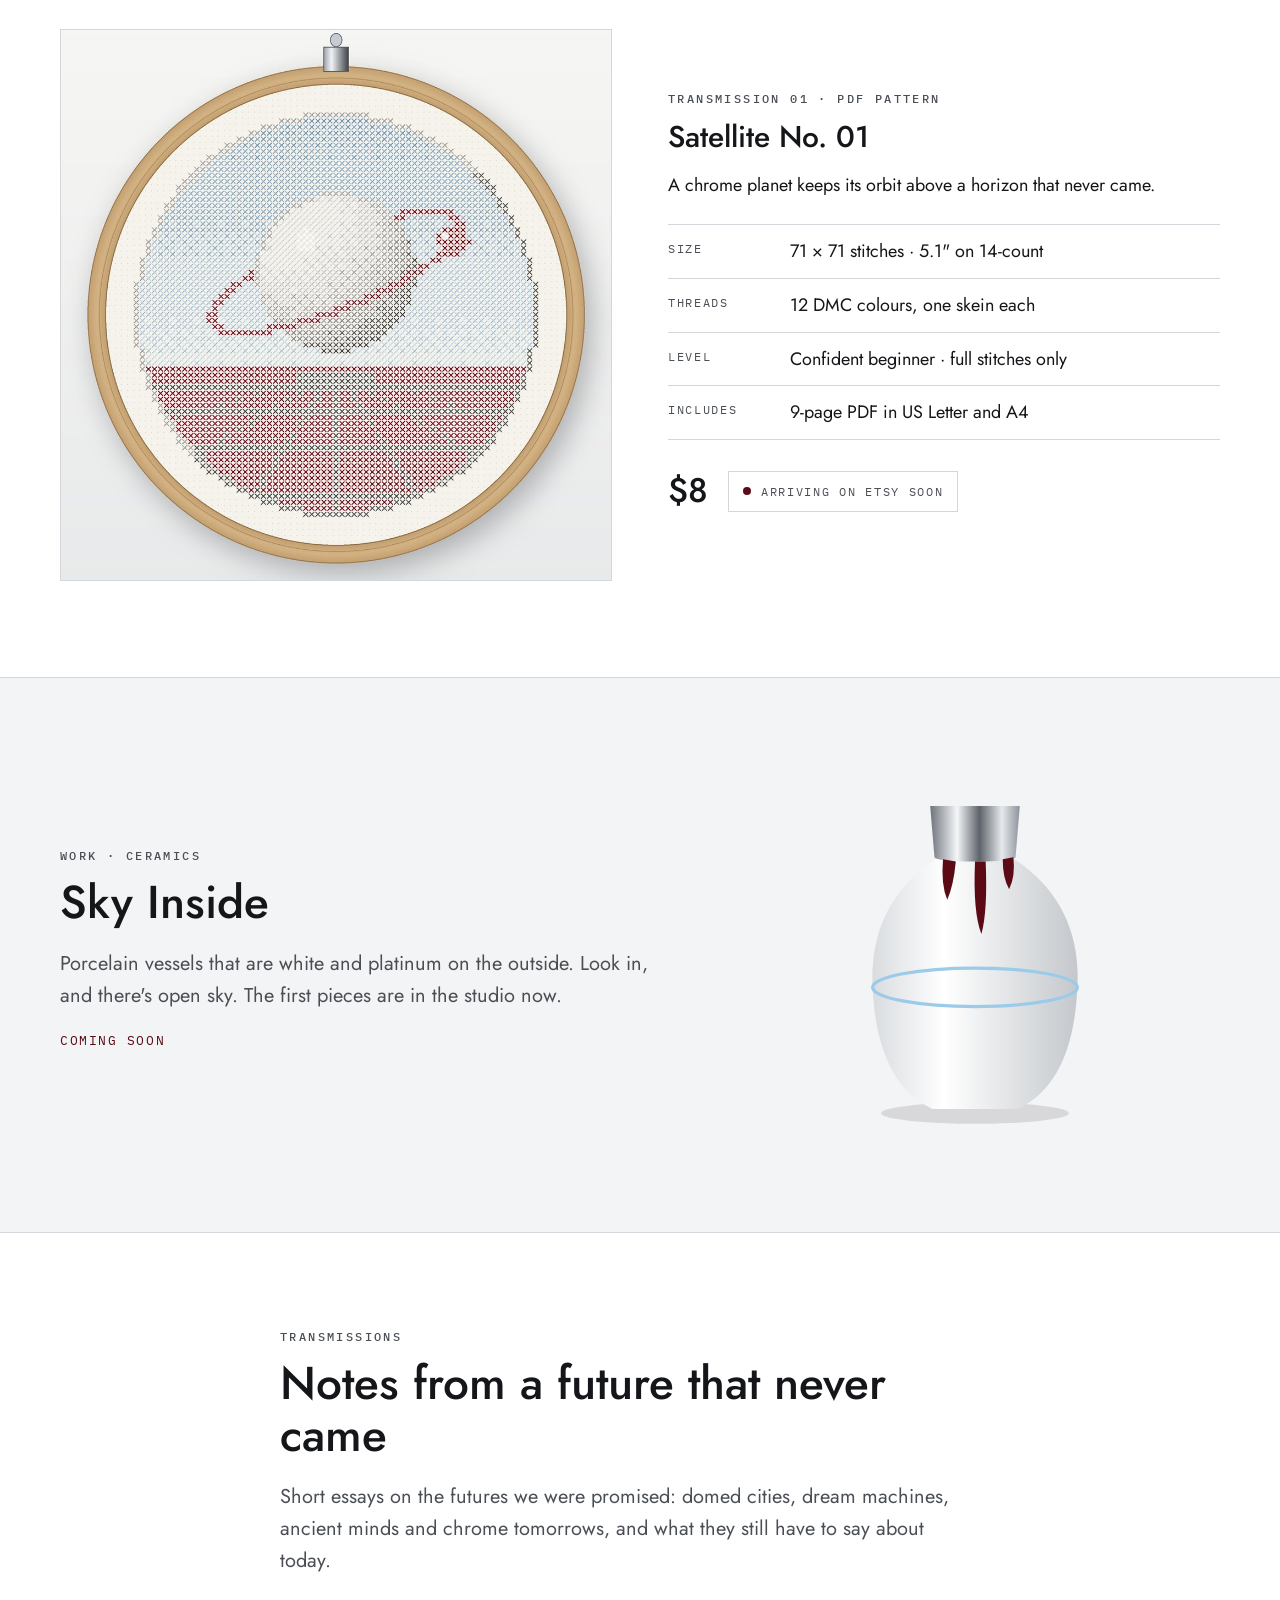
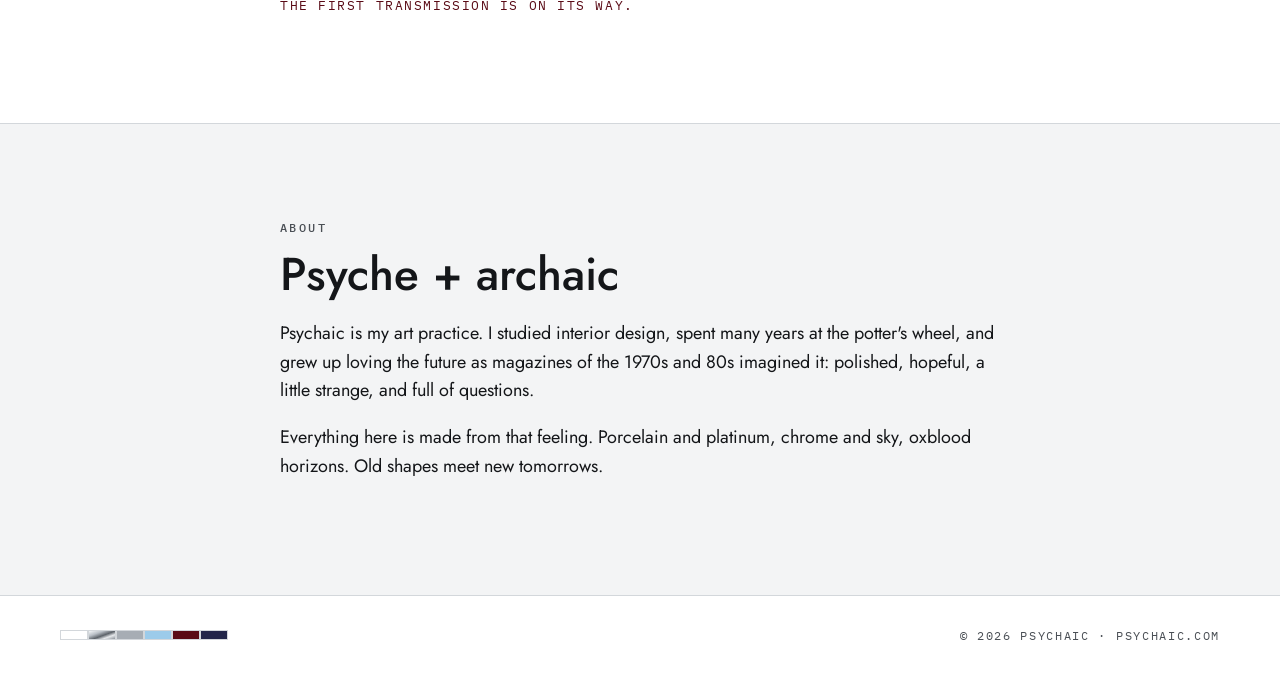
==== commit 28689c67: "Shop launch: a chrome capsule breaks up through the red ground and climbs into the sky Cracks, a tor" ====
--- a/index.html
+++ b/index.html
@@ -18,6 +18,7 @@
   <link href="https://fonts.googleapis.com/css2?family=Michroma&family=Jost:wght@400;500&family=IBM+Plex+Mono:wght@400;500&display=swap" rel="stylesheet">
   <link rel="stylesheet" href="style.css">
   <script src="js/intro.js" defer></script>
+  <script src="js/launch.js" defer></script>
 </head>
 <body>
   <script>
@@ -86,6 +87,56 @@
       </div>
     </section>
 
+    <div class="launch" id="launch" aria-hidden="true">
+      <div class="launch-stage" id="launch-stage">
+        <div class="launch-sky"></div>
+        <div class="launch-ground" id="launch-ground">
+          <svg viewBox="0 0 100 100" preserveAspectRatio="none">
+            <line x1="0" y1="10" x2="100" y2="10"/><line x1="0" y1="24" x2="100" y2="24"/><line x1="0" y1="42" x2="100" y2="42"/><line x1="0" y1="66" x2="100" y2="66"/><line x1="0" y1="96" x2="100" y2="96"/>
+            <line x1="50" y1="-60" x2="-90" y2="100"/><line x1="50" y1="-60" x2="-20" y2="100"/><line x1="50" y1="-60" x2="22" y2="100"/><line x1="50" y1="-60" x2="50" y2="100"/>
+            <line x1="50" y1="-60" x2="78" y2="100"/><line x1="50" y1="-60" x2="120" y2="100"/><line x1="50" y1="-60" x2="190" y2="100"/>
+          </svg>
+        </div>
+        <svg class="launch-fx" id="launch-fx">
+          <g id="hole-g"><polygon id="hole"/></g>
+          <g id="cracks"></g>
+        </svg>
+        <div class="contrail" id="contrail"></div>
+        <div class="capsule-wrap" id="capsule-wrap">
+          <svg class="capsule" viewBox="-70 -160 140 420">
+            <defs>
+              <linearGradient id="steel" x1="0" y1="0" x2="1" y2="0">
+                <stop offset="0" stop-color="#4A5057"/><stop offset="0.18" stop-color="#9AA1A9"/><stop offset="0.36" stop-color="#F4F6F8"/>
+                <stop offset="0.5" stop-color="#C9CED4"/><stop offset="0.72" stop-color="#6E747B"/><stop offset="0.88" stop-color="#3E444B"/><stop offset="1" stop-color="#8C939A"/>
+              </linearGradient>
+              <linearGradient id="flame" x1="0" y1="0" x2="0" y2="1">
+                <stop offset="0" stop-color="#FFFFFF"/><stop offset="0.25" stop-color="#F7D9D2"/><stop offset="0.55" stop-color="#C4253C"/><stop offset="1" stop-color="#5A0B16" stop-opacity="0"/>
+              </linearGradient>
+              <radialGradient id="port" cx="40%" cy="35%" r="70%"><stop offset="0" stop-color="#D9EBF1"/><stop offset="0.6" stop-color="#9CCBEA"/><stop offset="1" stop-color="#5977A8"/></radialGradient>
+            </defs>
+            <g id="flame-g">
+              <path d="M -26 100 Q 0 260 26 100 Z" fill="url(#flame)"/>
+              <path d="M -13 100 Q 0 175 13 100 Z" fill="#FFFFFF" opacity="0.9"/>
+            </g>
+            <path d="M -26 78 L -32 102 L 32 102 L 26 78 Z" fill="#2A2E33"/>
+            <path d="M -42 34 L -66 94 L -42 82 Z" fill="#5A0B16"/>
+            <path d="M 42 34 L 66 94 L 42 82 Z" fill="#3E0712"/>
+            <rect x="-42" y="-72" width="84" height="154" rx="8" fill="url(#steel)"/>
+            <path d="M -40 -70 Q -32 -132 0 -154 Q 32 -132 40 -70 Z" fill="url(#steel)"/>
+            <g stroke="#3E444B" stroke-opacity="0.45" stroke-width="1.2">
+              <line x1="-42" y1="-44" x2="42" y2="-44"/><line x1="-42" y1="12" x2="42" y2="12"/><line x1="-42" y1="64" x2="42" y2="64"/>
+            </g>
+            <rect x="-42" y="26" width="84" height="12" fill="#5A0B16"/>
+            <circle cy="-14" r="15" fill="url(#port)" stroke="#2A2E33" stroke-width="3.5"/>
+            <ellipse cx="-5" cy="-19" rx="5" ry="3.5" fill="#FFFFFF" opacity="0.85"/>
+          </svg>
+        </div>
+        <svg class="launch-fx shards" id="shards"></svg>
+        <div class="dust" id="dust"></div>
+        <div class="whiteout" id="whiteout"></div>
+      </div>
+    </div>
+
     <section id="shop" class="section">
       <div class="wrap">
         <p class="label">Shop</p>
--- a/style.css
+++ b/style.css
@@ -86,6 +86,26 @@
 .visually-hidden { position: absolute; width: 1px; height: 1px; overflow: hidden; clip: rect(0 0 0 0); white-space: nowrap; }
 .section { scroll-margin-top: 80px; }
 
+/* Shop launch: a chrome capsule breaks up through the red ground and climbs into the sky.
+   Decorative only, so it is skipped entirely when the intro is off (reduced motion, no script). */
+.launch { display: none; }
+.intro-on .launch { display: block; height: 260svh; position: relative; }
+.launch-stage { position: sticky; top: 0; height: 100svh; overflow: hidden; --cap: min(62svh, 80vw); }
+.launch-sky { position: absolute; inset: 0; background: linear-gradient(#7FA7C9, #A9C8E0 45%, #D6E7F1 80%); }
+.launch-ground { position: absolute; left: 0; right: 0; top: 0; height: 100%; background: linear-gradient(#5A0B16, #44070F); will-change: transform; }
+.launch-ground svg { position: absolute; inset: 0; width: 100%; height: 100%; }
+.launch-ground line { stroke: #2E050C; stroke-width: 1.2; vector-effect: non-scaling-stroke; }
+.launch-fx { position: absolute; inset: 0; width: 100%; height: 100%; overflow: visible; pointer-events: none; }
+#cracks polyline { fill: none; stroke: #F1DADD; stroke-width: 2; stroke-linejoin: bevel; }
+#hole { fill: #1A0206; }
+.shards polygon { fill: #7A1424; stroke: #F1DADD; stroke-width: 1.5; stroke-linejoin: round; }
+.contrail { position: absolute; left: 50%; width: calc(var(--cap) * 0.42); transform: translateX(-50%); background: linear-gradient(rgba(255,255,255,.95), rgba(255,255,255,.55) 60%, rgba(255,255,255,0)); filter: blur(10px); border-radius: 50% 50% 0 0; }
+.capsule-wrap { position: absolute; left: 50%; top: 0; width: calc(var(--cap) * 0.333); will-change: transform, clip-path; }
+.capsule { width: 100%; height: auto; overflow: visible; }
+.dust { position: absolute; left: 50%; top: 0; width: calc(var(--cap) * 1.1); height: calc(var(--cap) * 0.32); border-radius: 50%; background: radial-gradient(rgba(246,232,234,.9), rgba(246,232,234,.35) 45%, transparent 70%); filter: blur(6px); opacity: 0; pointer-events: none; }
+.whiteout { position: absolute; inset: 0; background: var(--ground); opacity: 0; }
+.launch + .section { border-top: 0; }
+
 /* Product */
 .product { display: grid; grid-template-columns: 1fr 1fr; gap: 56px; align-items: center; margin-top: 48px; }
 .product img { width: 100%; border: 1px solid var(--line); }
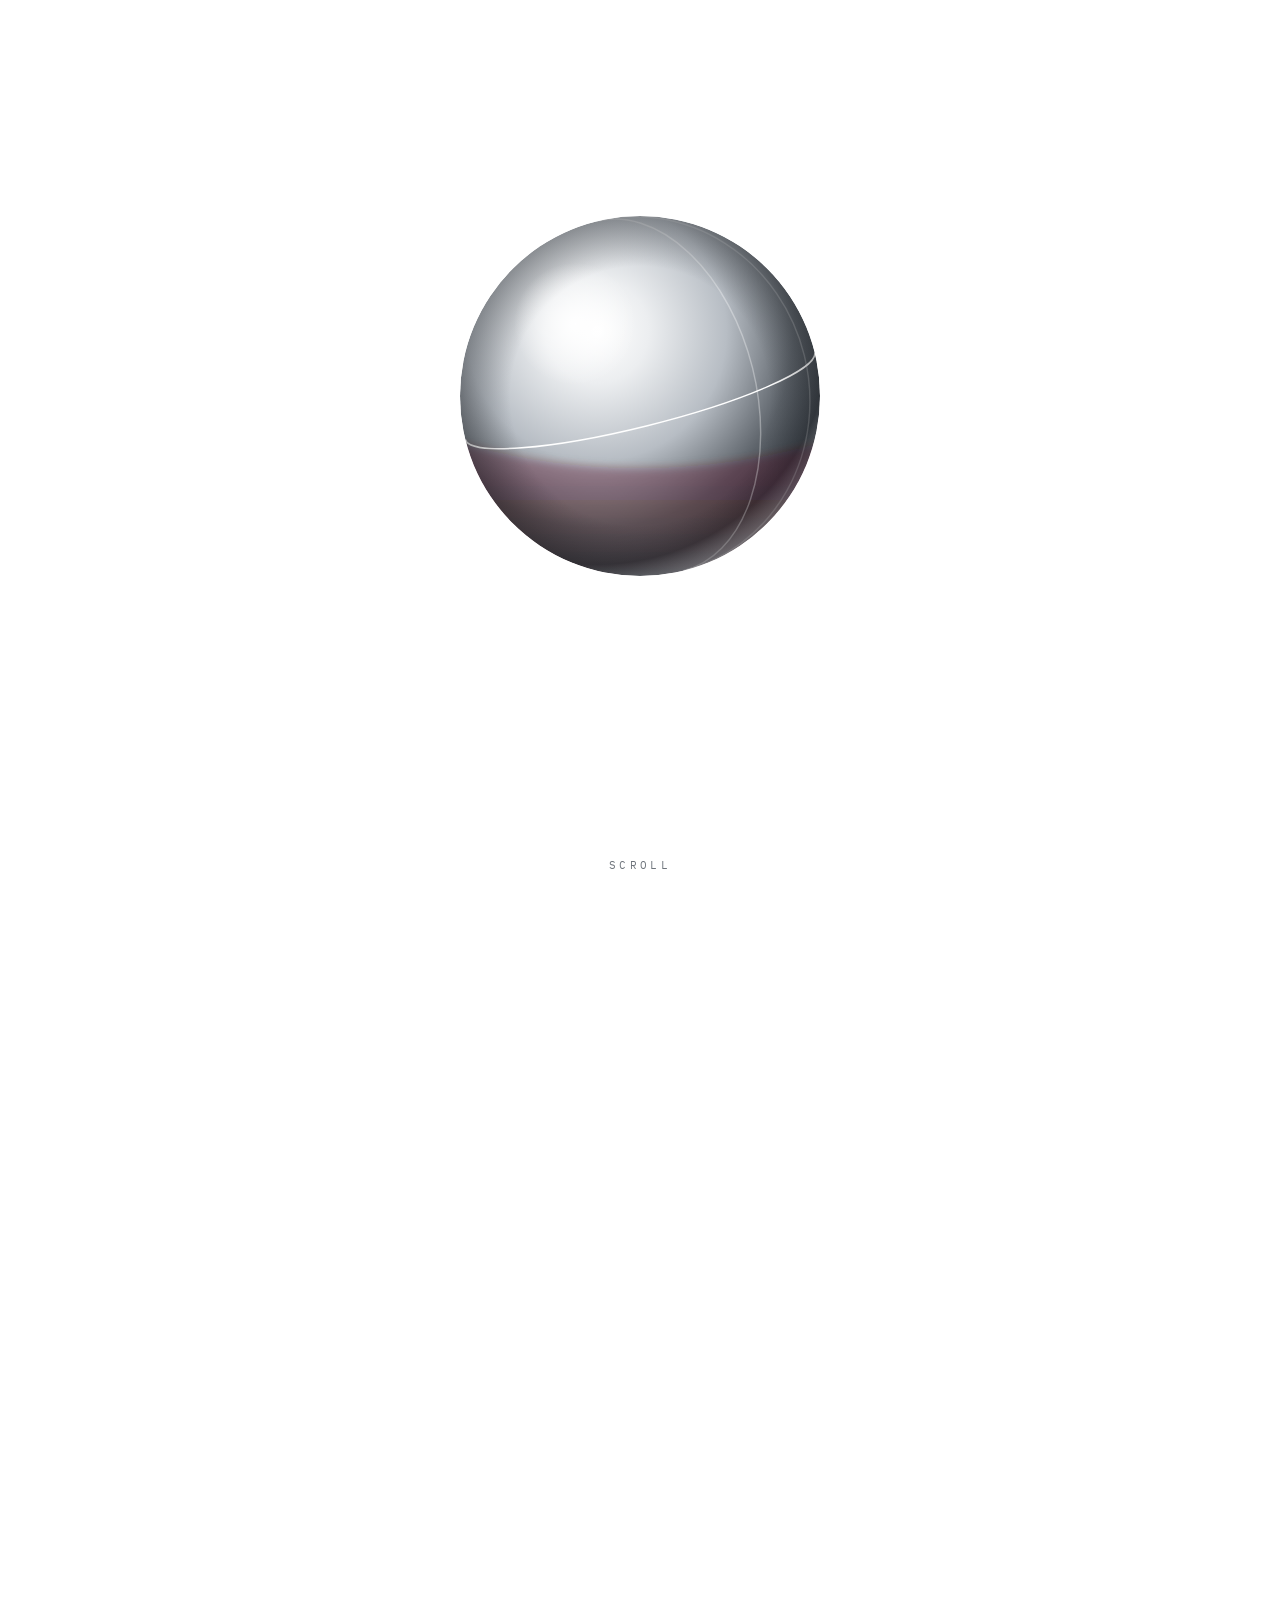
==== commit b9b49a0d: "Hold the scene after the intro; four doorways arrive and link to their own pages Capsule (Shop), ste" ====
--- a/index.html
+++ b/index.html
@@ -18,24 +18,24 @@
   <link href="https://fonts.googleapis.com/css2?family=Michroma&family=Jost:wght@400;500&family=IBM+Plex+Mono:wght@400;500&display=swap" rel="stylesheet">
   <link rel="stylesheet" href="style.css">
   <script src="js/intro.js" defer></script>
-  <script src="js/launch.js" defer></script>
+  <script src="js/portal.js" defer></script>
 </head>
 <body>
   <script>
     // Run the scroll intro only when motion is welcome; otherwise the page shows its finished scene.
     if (!matchMedia('(prefers-reduced-motion: reduce)').matches) document.documentElement.classList.add('intro-on');
   </script>
-  <header class="top solid" id="top">
+  <header class="top" id="top">
     <div class="wrap">
       <a class="logo" href="./" aria-label="Psychaic home">
         <svg class="orbit" viewBox="0 0 220 44" aria-hidden="true"><ellipse cx="110" cy="22" rx="107" ry="18"/><circle cx="208" cy="12" r="3.6"/></svg>
         <span>PSYCHAIC</span>
       </a>
       <nav aria-label="Main">
-        <a href="#shop">Shop</a>
-        <a href="#work">Work</a>
-        <a href="#transmissions">Transmissions</a>
-        <a href="#about">About</a>
+        <a href="shop.html">Shop</a>
+        <a href="work.html">Work</a>
+        <a href="transmissions.html">Transmissions</a>
+        <a href="about.html">About</a>
       </nav>
     </div>
   </header>
@@ -53,7 +53,7 @@
           </svg>
           <div class="shadow" id="shadow"></div>
         </div>
-        <svg class="planet" id="planet" viewBox="-280 -170 560 340" role="img" aria-label="A chrome planet wrapped by an oxblood ring, floating in a blue sky above a red horizon">
+        <svg class="planet" id="planet" viewBox="-280 -170 560 340" role="group" aria-label="A chrome planet wrapped by an oxblood ring, floating in a blue sky above a red horizon">
           <defs>
             <radialGradient id="chrome" cx="38%" cy="32%" r="72%">
               <stop offset="0" stop-color="#FFFFFF"/><stop offset="0.2" stop-color="#ECEEF0"/><stop offset="0.5" stop-color="#B7BDC4"/>
@@ -82,133 +82,87 @@
             <circle cx="-36" cy="-40" r="34" fill="url(#glint)"/>
           </g>
           <g id="ring-front-g" transform="rotate(-14)"><path id="ring-front" class="ring" pathLength="1" d="M 250 0 A 250 44 0 0 1 -250 0"/><circle id="satellite" r="9" cx="246.8" cy="7.0" fill="#5A0B16"/></g>
+        
+          <a href="about.html" class="thing-about portal" data-tint="#5A0B16" aria-label="About Psychaic">
+            <g transform="translate(241.2 -52.9)">
+              <circle class="halo" r="15"/>
+              <circle r="30" fill="transparent"/>
+              <text class="svg-tag" x="-24" y="-30">ABOUT</text>
+            </g>
+          </a>
         </svg>
+        <a class="thing thing-shop portal" href="shop.html" aria-label="Shop: Satellites cross-stitch patterns">
+          <span class="tag">Shop</span>
+          <span class="art">
+            <svg viewBox="-80 -160 160 290" aria-hidden="true">
+              <defs>
+                <linearGradient id="p-steel" x1="0" y1="0" x2="1" y2="0"><stop offset="0" stop-color="#4A5057"/><stop offset="0.18" stop-color="#9AA1A9"/><stop offset="0.36" stop-color="#F4F6F8"/><stop offset="0.5" stop-color="#C9CED4"/><stop offset="0.72" stop-color="#6E747B"/><stop offset="0.88" stop-color="#3E444B"/><stop offset="1" stop-color="#8C939A"/></linearGradient>
+                <radialGradient id="p-port" cx="40%" cy="35%" r="70%"><stop offset="0" stop-color="#D9EBF1"/><stop offset="0.6" stop-color="#9CCBEA"/><stop offset="1" stop-color="#5977A8"/></radialGradient>
+              </defs>
+              <g stroke="#5D636A" stroke-width="5" stroke-linecap="round"><line x1="-40" y1="70" x2="-62" y2="124"/><line x1="40" y1="70" x2="62" y2="124"/><line x1="0" y1="100" x2="0" y2="124"/></g>
+              <path d="M -26 78 L -32 102 L 32 102 L 26 78 Z" fill="#2A2E33"/>
+              <path d="M -42 34 L -66 94 L -42 82 Z" fill="#5A0B16"/><path d="M 42 34 L 66 94 L 42 82 Z" fill="#3E0712"/>
+              <rect x="-42" y="-72" width="84" height="154" rx="8" fill="url(#p-steel)"/>
+              <path d="M -40 -70 Q -32 -132 0 -154 Q 32 -132 40 -70 Z" fill="url(#p-steel)"/>
+              <g stroke="#3E444B" stroke-opacity="0.45" stroke-width="1.2"><line x1="-42" y1="-44" x2="42" y2="-44"/><line x1="-42" y1="12" x2="42" y2="12"/><line x1="-42" y1="64" x2="42" y2="64"/></g>
+              <rect x="-42" y="26" width="84" height="12" fill="#5A0B16"/>
+              <circle cy="-14" r="15" fill="url(#p-port)" stroke="#2A2E33" stroke-width="3.5"/>
+              <ellipse cx="-5" cy="-19" rx="5" ry="3.5" fill="#FFFFFF" opacity="0.85"/>
+            </svg>
+          </span>
+        </a>
+        <a class="thing thing-transmissions portal" href="transmissions.html" aria-label="Transmissions: notes from a future that never came">
+          <span class="tag">Transmissions</span>
+          <span class="art">
+            <svg viewBox="0 0 200 320" aria-hidden="true">
+              <defs>
+                <linearGradient id="t-steel" x1="0" y1="0" x2="1" y2="1"><stop offset="0" stop-color="#F4F6F8"/><stop offset="0.45" stop-color="#A9AFB6"/><stop offset="0.75" stop-color="#5D636A"/><stop offset="1" stop-color="#C9CED4"/></linearGradient>
+                <radialGradient id="t-dish" cx="35%" cy="30%" r="80%"><stop offset="0" stop-color="#FFFFFF"/><stop offset="0.5" stop-color="#C9CED4"/><stop offset="1" stop-color="#5D636A"/></radialGradient>
+              </defs>
+              <path d="M 100 320 C 96 260 112 210 100 120" fill="none" stroke="#8C939A" stroke-width="7" stroke-linecap="round"/>
+              <path d="M 100 320 C 96 260 112 210 100 120" fill="none" stroke="#F4F6F8" stroke-width="2" stroke-linecap="round" transform="translate(-1.5 0)"/>
+              <path d="M 103 250 C 130 226 160 228 176 238 C 156 258 128 262 103 250 Z" fill="url(#t-steel)"/>
+              <path d="M 99 200 C 74 178 44 180 28 190 C 48 210 76 214 99 200 Z" fill="url(#t-steel)"/>
+              <g transform="rotate(-24 100 96)">
+                <path d="M 44 96 Q 100 150 156 96 Z" fill="url(#t-dish)" stroke="#5D636A" stroke-width="1.5"/>
+                <ellipse cx="100" cy="96" rx="56" ry="11" fill="#E9ECEF" stroke="#8C939A" stroke-width="1.5"/>
+                <line x1="100" y1="110" x2="100" y2="56" stroke="#5D636A" stroke-width="3"/>
+                <circle cx="100" cy="54" r="6" fill="#5A0B16"/>
+              </g>
+              <g class="signal" fill="none" stroke="#9CCBEA" stroke-width="4" stroke-linecap="round">
+                <path d="M 128 38 A 30 30 0 0 1 150 66"/><path d="M 134 20 A 50 50 0 0 1 170 64"/><path d="M 140 2 A 70 70 0 0 1 190 62"/>
+              </g>
+            </svg>
+          </span>
+        </a>
+        <a class="thing thing-work portal" href="work.html" aria-label="Work: Sky Inside ceramics">
+          <span class="tag">Work</span>
+          <span class="art">
+            <svg viewBox="0 0 220 320" aria-hidden="true">
+              <defs>
+                <linearGradient id="w-steel" x1="0" y1="0" x2="1" y2="0"><stop offset="0" stop-color="#6E747B"/><stop offset="0.3" stop-color="#E9ECEF"/><stop offset="0.55" stop-color="#B7BDC4"/><stop offset="0.85" stop-color="#5D636A"/><stop offset="1" stop-color="#9AA1A9"/></linearGradient>
+                <filter id="w-glow" x="-20%" y="-20%" width="140%" height="140%"><feGaussianBlur stdDeviation="2.2" result="b"/><feMerge><feMergeNode in="b"/><feMergeNode in="SourceGraphic"/></feMerge></filter>
+              </defs>
+              <path d="M 74 320 L 74 236 L 150 236 L 150 320 Z" fill="url(#w-steel)"/>
+              <path d="M 64 240 Q 58 186 70 152 L 154 156 Q 164 190 156 240 Z" fill="url(#w-steel)"/>
+              <g stroke-linecap="round">
+                <g stroke="#A3A9B0"><line x1="62" y1="214" x2="28" y2="142" stroke-width="22"/><line x1="78" y1="162" x2="76" y2="62" stroke-width="20"/><line x1="102" y1="160" x2="102" y2="44" stroke-width="21"/><line x1="125" y1="162" x2="127" y2="54" stroke-width="20"/><line x1="146" y1="166" x2="152" y2="84" stroke-width="17"/></g>
+                <g stroke="#F1F3F5" stroke-width="5"><line x1="56" y1="212" x2="23" y2="145"/><line x1="73" y1="160" x2="71" y2="64"/><line x1="97" y1="158" x2="97" y2="46"/><line x1="120" y1="160" x2="122" y2="56"/><line x1="142" y1="164" x2="148" y2="86"/></g>
+                <g stroke="#5D636A" stroke-width="3" opacity="0.7"><line x1="69" y1="210" x2="35" y2="140"/><line x1="85" y1="162" x2="83" y2="62"/><line x1="109" y1="160" x2="109" y2="44"/><line x1="132" y1="162" x2="134" y2="54"/><line x1="152" y1="166" x2="158" y2="86"/></g>
+              </g>
+              <g fill="none" stroke="#9CCBEA" stroke-width="2.4" filter="url(#w-glow)">
+                <path d="M 28 142 L 102 46 L 152 86"/><path d="M 28 142 L 127 56"/><path d="M 28 142 L 152 86"/><path d="M 76 64 L 127 56"/><path d="M 76 64 L 152 86"/><path d="M 102 46 L 76 64"/>
+              </g>
+            </svg>
+          </span>
+        </a>
+        <p class="stage-foot">© 2026 Psychaic</p>
         <p class="hint" id="hint">Scroll</p>
       </div>
     </section>
 
-    <div class="launch" id="launch" aria-hidden="true">
-      <div class="launch-stage" id="launch-stage">
-        <div class="launch-sky"></div>
-        <div class="launch-ground" id="launch-ground">
-          <svg viewBox="0 0 100 100" preserveAspectRatio="none">
-            <line x1="0" y1="10" x2="100" y2="10"/><line x1="0" y1="24" x2="100" y2="24"/><line x1="0" y1="42" x2="100" y2="42"/><line x1="0" y1="66" x2="100" y2="66"/><line x1="0" y1="96" x2="100" y2="96"/>
-            <line x1="50" y1="-60" x2="-90" y2="100"/><line x1="50" y1="-60" x2="-20" y2="100"/><line x1="50" y1="-60" x2="22" y2="100"/><line x1="50" y1="-60" x2="50" y2="100"/>
-            <line x1="50" y1="-60" x2="78" y2="100"/><line x1="50" y1="-60" x2="120" y2="100"/><line x1="50" y1="-60" x2="190" y2="100"/>
-          </svg>
-        </div>
-        <svg class="launch-fx" id="launch-fx">
-          <g id="hole-g"><polygon id="hole"/></g>
-          <g id="cracks"></g>
-        </svg>
-        <div class="contrail" id="contrail"></div>
-        <div class="capsule-wrap" id="capsule-wrap">
-          <svg class="capsule" viewBox="-70 -160 140 420">
-            <defs>
-              <linearGradient id="steel" x1="0" y1="0" x2="1" y2="0">
-                <stop offset="0" stop-color="#4A5057"/><stop offset="0.18" stop-color="#9AA1A9"/><stop offset="0.36" stop-color="#F4F6F8"/>
-                <stop offset="0.5" stop-color="#C9CED4"/><stop offset="0.72" stop-color="#6E747B"/><stop offset="0.88" stop-color="#3E444B"/><stop offset="1" stop-color="#8C939A"/>
-              </linearGradient>
-              <linearGradient id="flame" x1="0" y1="0" x2="0" y2="1">
-                <stop offset="0" stop-color="#FFFFFF"/><stop offset="0.25" stop-color="#F7D9D2"/><stop offset="0.55" stop-color="#C4253C"/><stop offset="1" stop-color="#5A0B16" stop-opacity="0"/>
-              </linearGradient>
-              <radialGradient id="port" cx="40%" cy="35%" r="70%"><stop offset="0" stop-color="#D9EBF1"/><stop offset="0.6" stop-color="#9CCBEA"/><stop offset="1" stop-color="#5977A8"/></radialGradient>
-            </defs>
-            <g id="flame-g">
-              <path d="M -26 100 Q 0 260 26 100 Z" fill="url(#flame)"/>
-              <path d="M -13 100 Q 0 175 13 100 Z" fill="#FFFFFF" opacity="0.9"/>
-            </g>
-            <path d="M -26 78 L -32 102 L 32 102 L 26 78 Z" fill="#2A2E33"/>
-            <path d="M -42 34 L -66 94 L -42 82 Z" fill="#5A0B16"/>
-            <path d="M 42 34 L 66 94 L 42 82 Z" fill="#3E0712"/>
-            <rect x="-42" y="-72" width="84" height="154" rx="8" fill="url(#steel)"/>
-            <path d="M -40 -70 Q -32 -132 0 -154 Q 32 -132 40 -70 Z" fill="url(#steel)"/>
-            <g stroke="#3E444B" stroke-opacity="0.45" stroke-width="1.2">
-              <line x1="-42" y1="-44" x2="42" y2="-44"/><line x1="-42" y1="12" x2="42" y2="12"/><line x1="-42" y1="64" x2="42" y2="64"/>
-            </g>
-            <rect x="-42" y="26" width="84" height="12" fill="#5A0B16"/>
-            <circle cy="-14" r="15" fill="url(#port)" stroke="#2A2E33" stroke-width="3.5"/>
-            <ellipse cx="-5" cy="-19" rx="5" ry="3.5" fill="#FFFFFF" opacity="0.85"/>
-          </svg>
-        </div>
-        <svg class="launch-fx shards" id="shards"></svg>
-        <div class="dust" id="dust"></div>
-        <div class="whiteout" id="whiteout"></div>
-      </div>
-    </div>
-
-    <section id="shop" class="section">
-      <div class="wrap">
-        <p class="label">Shop</p>
-        <h2>Satellites</h2>
-        <p class="section-lede">A monthly series of small cross-stitch patterns. Each one is a transmission from the future as it used to be imagined.</p>
-        <article class="product">
-          <img src="images/satellite-01.jpg" width="1000" height="1000" alt="Satellite No. 01: a cross-stitched chrome planet with an oxblood orbit, floating in a round sky window above a red horizon grid, shown in a wooden hoop" loading="lazy">
-          <div class="product-copy">
-            <p class="label">Transmission 01 · PDF pattern</p>
-            <h3>Satellite No. 01</h3>
-            <p>A chrome planet keeps its orbit above a horizon that never came.</p>
-            <dl class="facts">
-              <div><dt>Size</dt><dd>71 × 71 stitches · 5.1" on 14-count</dd></div>
-              <div><dt>Threads</dt><dd>12 DMC colours, one skein each</dd></div>
-              <div><dt>Level</dt><dd>Confident beginner · full stitches only</dd></div>
-              <div><dt>Includes</dt><dd>9-page PDF in US Letter and A4</dd></div>
-            </dl>
-            <div class="buy">
-              <span class="price">$8</span>
-              <span class="soon"><span class="dot" aria-hidden="true"></span>Arriving on Etsy soon</span>
-            </div>
-          </div>
-        </article>
-      </div>
-    </section>
-
-    <section id="work" class="section soft">
-      <div class="wrap work-grid">
-        <div>
-          <p class="label">Work · Ceramics</p>
-          <h2>Sky Inside</h2>
-          <p class="section-lede">Porcelain vessels that are white and platinum on the outside. Look in, and there's open sky. The first pieces are in the studio now.</p>
-          <p class="note">Coming soon</p>
-        </div>
-        <svg class="vessel" viewBox="0 0 300 340" role="img" aria-label="Sketch of a porcelain vessel with a platinum lustre rim, oxblood drips and a sky-blue orbit line">
-          <defs>
-            <linearGradient id="body" x1="0" y1="0" x2="1" y2="0"><stop offset="0" stop-color="#D9DCDF"/><stop offset="0.35" stop-color="#FFFFFF"/><stop offset="1" stop-color="#C4C8CC"/></linearGradient>
-            <linearGradient id="lustre" x1="0" y1="0" x2="1" y2="0"><stop offset="0" stop-color="#6E747B"/><stop offset="0.3" stop-color="#F4F6F8"/><stop offset="0.55" stop-color="#5D636A"/><stop offset="0.8" stop-color="#E6E9EC"/><stop offset="1" stop-color="#8C939A"/></linearGradient>
-          </defs>
-          <ellipse cx="150" cy="318" rx="88" ry="10" fill="#141619" opacity="0.12"/>
-          <path d="M112 40 L188 40 L184 78 Q250 120 246 200 Q242 290 190 314 L110 314 Q58 290 54 200 Q50 120 116 78 Z" fill="url(#body)"/>
-          <path d="M108 30 L192 30 L188 78 Q186 82 150 82 Q114 82 112 78 Z" fill="url(#lustre)"/>
-          <path d="M120 80 Q118 104 124 118 Q130 104 132 82 M150 82 Q148 130 156 150 Q162 128 160 82 M176 80 Q176 98 182 108 Q188 96 186 78" fill="#5A0B16"/>
-          <ellipse cx="150" cy="200" rx="96" ry="18" fill="none" stroke="#9CCBEA" stroke-width="3"/>
-        </svg>
-      </div>
-    </section>
-
-    <section id="transmissions" class="section">
-      <div class="wrap narrow">
-        <p class="label">Transmissions</p>
-        <h2>Notes from a future that never came</h2>
-        <p class="section-lede">Short essays on the futures we were promised: domed cities, dream machines, ancient minds and chrome tomorrows, and what they still have to say about today.</p>
-        <p class="note">The first transmission is on its way.</p>
-      </div>
-    </section>
-
-    <section id="about" class="section soft">
-      <div class="wrap narrow">
-        <p class="label">About</p>
-        <h2>Psyche + archaic</h2>
-        <p>Psychaic is my art practice. I studied interior design, spent many years at the potter's wheel, and grew up loving the future as magazines of the 1970s and 80s imagined it: polished, hopeful, a little strange, and full of questions.</p>
-        <p>Everything here is made from that feeling. Porcelain and platinum, chrome and sky, oxblood horizons. Old shapes meet new tomorrows.</p>
-      </div>
-    </section>
   </main>
 
-  <footer>
-    <div class="wrap foot">
-      <div class="palette" aria-hidden="true"><i style="background:#FFFFFF"></i><i class="chrome"></i><i style="background:#A7ADB4"></i><i style="background:#9CCBEA"></i><i style="background:#5A0B16"></i><i style="background:#23264A"></i></div>
-      <p>© 2026 Psychaic · psychaic.com</p>
-    </div>
-  </footer>
+
 </body>
 </html>
--- a/style.css
+++ b/style.css
@@ -70,7 +70,7 @@
 /* Intro: a white room, a chrome planet, then sky, ring and ground arrive as you scroll.
    Without the intro-on class (reduced motion, no script) it is simply the finished scene. */
 .intro { position: relative; height: 100svh; }
-.intro-on .intro { height: 420svh; }
+.intro-on .intro { height: 640svh; }
 .stage { position: sticky; top: 0; height: 100svh; overflow: hidden; background: #FFFFFF; --orb: min(40svh, 52vw); }
 @media (max-width: 760px) { .stage { --orb: min(36svh, 34vw); } }
 .sky { position: absolute; inset: 0; background: linear-gradient(#7FA7C9, #A9C8E0 45%, #D6E7F1 72%); }
@@ -86,25 +86,40 @@
 .visually-hidden { position: absolute; width: 1px; height: 1px; overflow: hidden; clip: rect(0 0 0 0); white-space: nowrap; }
 .section { scroll-margin-top: 80px; }
 
-/* Shop launch: a chrome capsule breaks up through the red ground and climbs into the sky.
-   Decorative only, so it is skipped entirely when the intro is off (reduced motion, no script). */
-.launch { display: none; }
-.intro-on .launch { display: block; height: 260svh; position: relative; }
-.launch-stage { position: sticky; top: 0; height: 100svh; overflow: hidden; --cap: min(62svh, 80vw); }
-.launch-sky { position: absolute; inset: 0; background: linear-gradient(#7FA7C9, #A9C8E0 45%, #D6E7F1 80%); }
-.launch-ground { position: absolute; left: 0; right: 0; top: 0; height: 100%; background: linear-gradient(#5A0B16, #44070F); will-change: transform; }
-.launch-ground svg { position: absolute; inset: 0; width: 100%; height: 100%; }
-.launch-ground line { stroke: #2E050C; stroke-width: 1.2; vector-effect: non-scaling-stroke; }
-.launch-fx { position: absolute; inset: 0; width: 100%; height: 100%; overflow: visible; pointer-events: none; }
-#cracks polyline { fill: none; stroke: #F1DADD; stroke-width: 2; stroke-linejoin: bevel; }
-#hole { fill: #1A0206; }
-.shards polygon { fill: #7A1424; stroke: #F1DADD; stroke-width: 1.5; stroke-linejoin: round; }
-.contrail { position: absolute; left: 50%; width: calc(var(--cap) * 0.42); transform: translateX(-50%); background: linear-gradient(rgba(255,255,255,.95), rgba(255,255,255,.55) 60%, rgba(255,255,255,0)); filter: blur(10px); border-radius: 50% 50% 0 0; }
-.capsule-wrap { position: absolute; left: 50%; top: 0; width: calc(var(--cap) * 0.333); will-change: transform, clip-path; }
-.capsule { width: 100%; height: auto; overflow: visible; }
-.dust { position: absolute; left: 50%; top: 0; width: calc(var(--cap) * 1.1); height: calc(var(--cap) * 0.32); border-radius: 50%; background: radial-gradient(rgba(246,232,234,.9), rgba(246,232,234,.35) 45%, transparent 70%); filter: blur(6px); opacity: 0; pointer-events: none; }
-.whiteout { position: absolute; inset: 0; background: var(--ground); opacity: 0; }
-.launch + .section { border-top: 0; }
+/* The four doorways that arrive in the held scene. Each one links to its page. */
+.thing { position: absolute; display: flex; flex-direction: column; align-items: center; gap: 10px; text-decoration: none; color: #141619; }
+.thing .art { display: block; width: 100%; transform-origin: 50% 100%; }
+.thing svg { width: 100%; height: auto; overflow: visible; }
+.thing::after { content: ""; position: absolute; left: 10%; right: 10%; bottom: -4px; height: 10px; border-radius: 50%; background: radial-gradient(rgba(20, 2, 6, .65), transparent 70%); z-index: -1; }
+.tag { font: 500 11px var(--mono); letter-spacing: .22em; text-transform: uppercase; background: rgba(255, 255, 255, .82); padding: 6px 9px; white-space: nowrap; transition: background-color .2s, color .2s; }
+.thing:hover .tag, .thing:focus-visible .tag { background: #5A0B16; color: #FFFFFF; }
+.thing:focus-visible { outline: none; }
+.thing:hover .art, .thing:focus-visible .art { filter: drop-shadow(0 0 10px rgba(156, 203, 234, .9)); }
+.thing-shop { left: 11%; bottom: 6%; width: min(15svh, 17vw); }
+.thing-transmissions { left: 29%; bottom: 11%; width: min(17svh, 19vw); }
+.thing-work { right: 10%; bottom: 2%; width: min(27svh, 27vw); }
+.thing-work .art { overflow: hidden; }
+.signal path { animation: signal 2.4s ease-out infinite; }
+.signal path:nth-child(2) { animation-delay: .3s; }
+.signal path:nth-child(3) { animation-delay: .6s; }
+@keyframes signal { 0% { opacity: 0; } 30% { opacity: 1; } 100% { opacity: 0; } }
+.thing-about { cursor: pointer; }
+.thing-about .halo { fill: none; stroke: #5A0B16; stroke-width: 2; transform-box: fill-box; transform-origin: center; animation: halo 2.2s ease-out infinite; }
+@keyframes halo { 0% { transform: scale(.6); opacity: .9; } 100% { transform: scale(2.2); opacity: 0; } }
+.svg-tag { font: 500 13px var(--mono); letter-spacing: .22em; fill: #141619; }
+.thing-about:hover .svg-tag, .thing-about:focus-visible .svg-tag { fill: #5A0B16; }
+.thing-about:focus-visible circle:last-of-type { stroke: #5A0B16; stroke-width: 2; }
+@media (prefers-reduced-motion: reduce) { .signal path, .thing-about .halo { animation: none; } }
+.stage-foot { position: absolute; left: 50%; bottom: 10px; transform: translateX(-50%); margin: 0; font: 10px var(--mono); letter-spacing: .2em; text-transform: uppercase; color: rgba(255, 255, 255, .55); }
+.portal-veil { position: fixed; z-index: 50; width: 40px; height: 40px; margin: -20px 0 0 -20px; border-radius: 50%; pointer-events: none; transform: scale(0); transition: transform .65s cubic-bezier(.7, 0, .3, 1); }
+
+/* Inner pages */
+.page main { min-height: 70svh; }
+.page-first { border-top: 0; padding-top: 150px; }
+.page-about { --ground: #5A0B16; --soft: #5A0B16; --ink: #FFFFFF; --muted: #F1DADD; --line: rgba(255, 255, 255, .22); --steel: #D3A9B0; --accent: #9CCBEA; }
+.page-about .top.solid .orbit circle, .page-about .orbit circle { fill: #FFFFFF; }
+.page-about h2 { font-size: clamp(40px, 6vw, 72px); font-weight: 400; }
+.page-about main p { font-size: 21px; }
 
 /* Product */
 .product { display: grid; grid-template-columns: 1fr 1fr; gap: 56px; align-items: center; margin-top: 48px; }
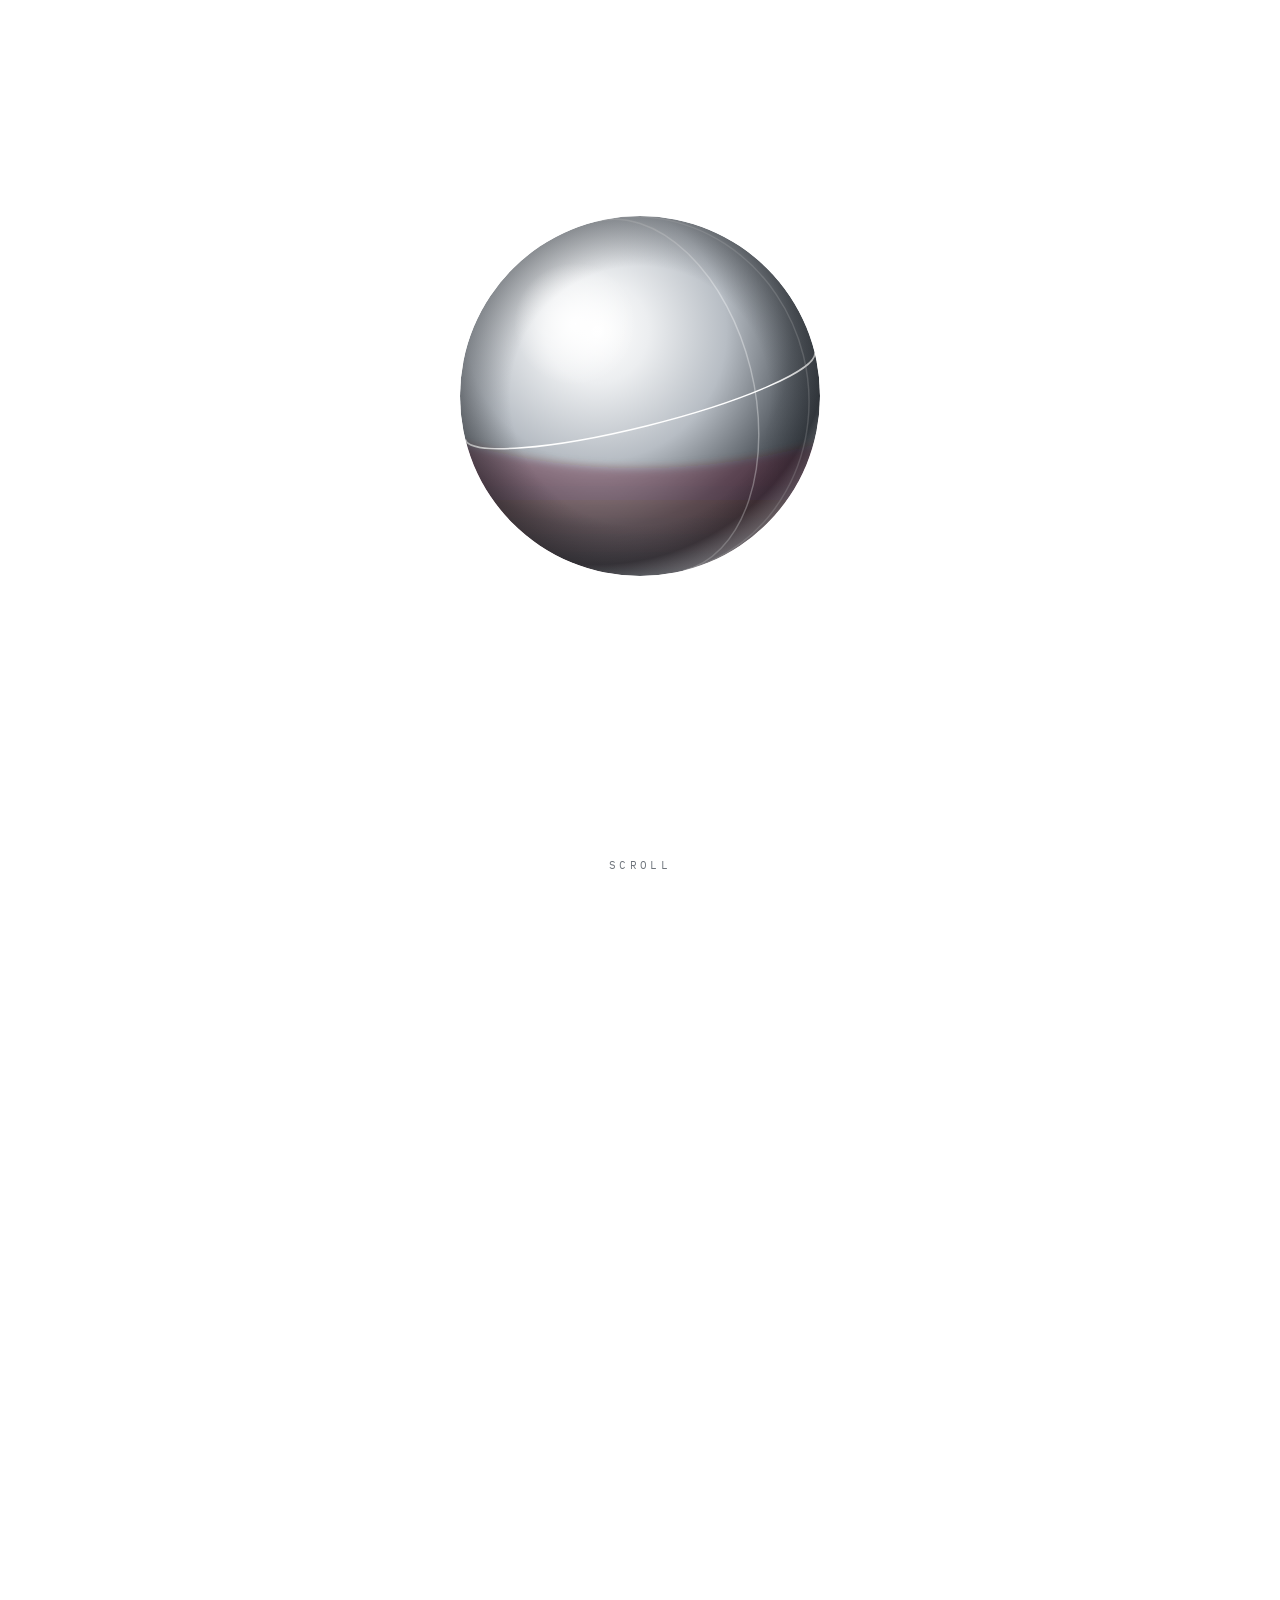
==== commit bd4fadc4: "Doorways become orbs in Omni's colours; menu links removed Bronze (Shop), lapis (Work) and violet (T" ====
--- a/index.html
+++ b/index.html
@@ -31,12 +31,6 @@
         <svg class="orbit" viewBox="0 0 220 44" aria-hidden="true"><ellipse cx="110" cy="22" rx="107" ry="18"/><circle cx="208" cy="12" r="3.6"/></svg>
         <span>PSYCHAIC</span>
       </a>
-      <nav aria-label="Main">
-        <a href="shop.html">Shop</a>
-        <a href="work.html">Work</a>
-        <a href="transmissions.html">Transmissions</a>
-        <a href="about.html">About</a>
-      </nav>
     </div>
   </header>
 
@@ -91,67 +85,59 @@
             </g>
           </a>
         </svg>
-        <a class="thing thing-shop portal" href="shop.html" aria-label="Shop: Satellites cross-stitch patterns">
+        <a class="thing orb-link orb-shop portal" href="shop.html" aria-label="Shop: Satellites cross-stitch patterns">
           <span class="tag">Shop</span>
           <span class="art">
-            <svg viewBox="-80 -160 160 290" aria-hidden="true">
+            <svg viewBox="-110 -110 220 250" aria-hidden="true">
               <defs>
-                <linearGradient id="p-steel" x1="0" y1="0" x2="1" y2="0"><stop offset="0" stop-color="#4A5057"/><stop offset="0.18" stop-color="#9AA1A9"/><stop offset="0.36" stop-color="#F4F6F8"/><stop offset="0.5" stop-color="#C9CED4"/><stop offset="0.72" stop-color="#6E747B"/><stop offset="0.88" stop-color="#3E444B"/><stop offset="1" stop-color="#8C939A"/></linearGradient>
-                <radialGradient id="p-port" cx="40%" cy="35%" r="70%"><stop offset="0" stop-color="#D9EBF1"/><stop offset="0.6" stop-color="#9CCBEA"/><stop offset="1" stop-color="#5977A8"/></radialGradient>
+                <radialGradient id="o-shop" cx="36%" cy="30%" r="74%"><stop offset="0" stop-color="#FFF8EA"/><stop offset="0.2" stop-color="#EBD3A2"/><stop offset="0.5" stop-color="#AC8553"/><stop offset="0.76" stop-color="#573E28"/><stop offset="0.9" stop-color="#2E2014"/><stop offset="1" stop-color="#B8925E"/></radialGradient>
+                <radialGradient id="o-shop-rim" cx="50%" cy="50%" r="50%"><stop offset="0.72" stop-color="#000" stop-opacity="0"/><stop offset="1" stop-color="#000" stop-opacity="0.3"/></radialGradient>
+                <radialGradient id="o-shop-glint" cx="50%" cy="50%" r="50%"><stop offset="0" stop-color="#FFFFFF" stop-opacity="0.95"/><stop offset="1" stop-color="#FFFFFF" stop-opacity="0"/></radialGradient>
+                <radialGradient id="o-shop-shadow" cx="50%" cy="50%" r="50%"><stop offset="0" stop-color="#1A0206" stop-opacity="0.7"/><stop offset="1" stop-color="#1A0206" stop-opacity="0"/></radialGradient>
               </defs>
-              <g stroke="#5D636A" stroke-width="5" stroke-linecap="round"><line x1="-40" y1="70" x2="-62" y2="124"/><line x1="40" y1="70" x2="62" y2="124"/><line x1="0" y1="100" x2="0" y2="124"/></g>
-              <path d="M -26 78 L -32 102 L 32 102 L 26 78 Z" fill="#2A2E33"/>
-              <path d="M -42 34 L -66 94 L -42 82 Z" fill="#5A0B16"/><path d="M 42 34 L 66 94 L 42 82 Z" fill="#3E0712"/>
-              <rect x="-42" y="-72" width="84" height="154" rx="8" fill="url(#p-steel)"/>
-              <path d="M -40 -70 Q -32 -132 0 -154 Q 32 -132 40 -70 Z" fill="url(#p-steel)"/>
-              <g stroke="#3E444B" stroke-opacity="0.45" stroke-width="1.2"><line x1="-42" y1="-44" x2="42" y2="-44"/><line x1="-42" y1="12" x2="42" y2="12"/><line x1="-42" y1="64" x2="42" y2="64"/></g>
-              <rect x="-42" y="26" width="84" height="12" fill="#5A0B16"/>
-              <circle cy="-14" r="15" fill="url(#p-port)" stroke="#2A2E33" stroke-width="3.5"/>
-              <ellipse cx="-5" cy="-19" rx="5" ry="3.5" fill="#FFFFFF" opacity="0.85"/>
-            </svg>
-          </span>
-        </a>
-        <a class="thing thing-transmissions portal" href="transmissions.html" aria-label="Transmissions: notes from a future that never came">
-          <span class="tag">Transmissions</span>
-          <span class="art">
-            <svg viewBox="0 0 200 320" aria-hidden="true">
-              <defs>
-                <linearGradient id="t-steel" x1="0" y1="0" x2="1" y2="1"><stop offset="0" stop-color="#F4F6F8"/><stop offset="0.45" stop-color="#A9AFB6"/><stop offset="0.75" stop-color="#5D636A"/><stop offset="1" stop-color="#C9CED4"/></linearGradient>
-                <radialGradient id="t-dish" cx="35%" cy="30%" r="80%"><stop offset="0" stop-color="#FFFFFF"/><stop offset="0.5" stop-color="#C9CED4"/><stop offset="1" stop-color="#5D636A"/></radialGradient>
-              </defs>
-              <path d="M 100 320 C 96 260 112 210 100 120" fill="none" stroke="#8C939A" stroke-width="7" stroke-linecap="round"/>
-              <path d="M 100 320 C 96 260 112 210 100 120" fill="none" stroke="#F4F6F8" stroke-width="2" stroke-linecap="round" transform="translate(-1.5 0)"/>
-              <path d="M 103 250 C 130 226 160 228 176 238 C 156 258 128 262 103 250 Z" fill="url(#t-steel)"/>
-              <path d="M 99 200 C 74 178 44 180 28 190 C 48 210 76 214 99 200 Z" fill="url(#t-steel)"/>
-              <g transform="rotate(-24 100 96)">
-                <path d="M 44 96 Q 100 150 156 96 Z" fill="url(#t-dish)" stroke="#5D636A" stroke-width="1.5"/>
-                <ellipse cx="100" cy="96" rx="56" ry="11" fill="#E9ECEF" stroke="#8C939A" stroke-width="1.5"/>
-                <line x1="100" y1="110" x2="100" y2="56" stroke="#5D636A" stroke-width="3"/>
-                <circle cx="100" cy="54" r="6" fill="#5A0B16"/>
-              </g>
-              <g class="signal" fill="none" stroke="#9CCBEA" stroke-width="4" stroke-linecap="round">
-                <path d="M 128 38 A 30 30 0 0 1 150 66"/><path d="M 134 20 A 50 50 0 0 1 170 64"/><path d="M 140 2 A 70 70 0 0 1 190 62"/>
+              <ellipse class="orb-shadow" cx="0" cy="128" rx="78" ry="10" fill="url(#o-shop-shadow)"/>
+              <g class="orb-body">
+                <circle r="100" fill="url(#o-shop)"/>
+                <circle r="100" fill="url(#o-shop-rim)"/>
+                <circle cx="-36" cy="-40" r="34" fill="url(#o-shop-glint)"/>
               </g>
             </svg>
           </span>
         </a>
-        <a class="thing thing-work portal" href="work.html" aria-label="Work: Sky Inside ceramics">
+        <a class="thing orb-link orb-transmissions portal" href="transmissions.html" aria-label="Transmissions: notes from a future that never came">
+          <span class="tag">Transmissions</span>
+          <span class="art">
+            <svg viewBox="-110 -110 220 250" aria-hidden="true">
+              <defs>
+                <radialGradient id="o-transmissions" cx="36%" cy="30%" r="74%"><stop offset="0" stop-color="#F6F2FF"/><stop offset="0.2" stop-color="#C8B8EC"/><stop offset="0.5" stop-color="#7A5DB0"/><stop offset="0.76" stop-color="#3B2766"/><stop offset="0.9" stop-color="#1C1233"/><stop offset="1" stop-color="#8C78C4"/></radialGradient>
+                <radialGradient id="o-transmissions-rim" cx="50%" cy="50%" r="50%"><stop offset="0.72" stop-color="#000" stop-opacity="0"/><stop offset="1" stop-color="#000" stop-opacity="0.3"/></radialGradient>
+                <radialGradient id="o-transmissions-glint" cx="50%" cy="50%" r="50%"><stop offset="0" stop-color="#FFFFFF" stop-opacity="0.95"/><stop offset="1" stop-color="#FFFFFF" stop-opacity="0"/></radialGradient>
+                <radialGradient id="o-transmissions-shadow" cx="50%" cy="50%" r="50%"><stop offset="0" stop-color="#1A0206" stop-opacity="0.7"/><stop offset="1" stop-color="#1A0206" stop-opacity="0"/></radialGradient>
+              </defs>
+              <ellipse class="orb-shadow" cx="0" cy="128" rx="78" ry="10" fill="url(#o-transmissions-shadow)"/>
+              <g class="orb-body">
+                <circle r="100" fill="url(#o-transmissions)"/>
+                <circle r="100" fill="url(#o-transmissions-rim)"/>
+                <circle cx="-36" cy="-40" r="34" fill="url(#o-transmissions-glint)"/>
+              </g>
+            </svg>
+          </span>
+        </a>
+        <a class="thing orb-link orb-work portal" href="work.html" aria-label="Work: Sky Inside ceramics">
           <span class="tag">Work</span>
           <span class="art">
-            <svg viewBox="0 0 220 320" aria-hidden="true">
+            <svg viewBox="-110 -110 220 250" aria-hidden="true">
               <defs>
-                <linearGradient id="w-steel" x1="0" y1="0" x2="1" y2="0"><stop offset="0" stop-color="#6E747B"/><stop offset="0.3" stop-color="#E9ECEF"/><stop offset="0.55" stop-color="#B7BDC4"/><stop offset="0.85" stop-color="#5D636A"/><stop offset="1" stop-color="#9AA1A9"/></linearGradient>
-                <filter id="w-glow" x="-20%" y="-20%" width="140%" height="140%"><feGaussianBlur stdDeviation="2.2" result="b"/><feMerge><feMergeNode in="b"/><feMergeNode in="SourceGraphic"/></feMerge></filter>
+                <radialGradient id="o-work" cx="36%" cy="30%" r="74%"><stop offset="0" stop-color="#F1F4FF"/><stop offset="0.2" stop-color="#A9B8EA"/><stop offset="0.5" stop-color="#3A4FA6"/><stop offset="0.76" stop-color="#1D2B7A"/><stop offset="0.9" stop-color="#0B1240"/><stop offset="1" stop-color="#5977A8"/></radialGradient>
+                <radialGradient id="o-work-rim" cx="50%" cy="50%" r="50%"><stop offset="0.72" stop-color="#000" stop-opacity="0"/><stop offset="1" stop-color="#000" stop-opacity="0.3"/></radialGradient>
+                <radialGradient id="o-work-glint" cx="50%" cy="50%" r="50%"><stop offset="0" stop-color="#FFFFFF" stop-opacity="0.95"/><stop offset="1" stop-color="#FFFFFF" stop-opacity="0"/></radialGradient>
+                <radialGradient id="o-work-shadow" cx="50%" cy="50%" r="50%"><stop offset="0" stop-color="#1A0206" stop-opacity="0.7"/><stop offset="1" stop-color="#1A0206" stop-opacity="0"/></radialGradient>
               </defs>
-              <path d="M 74 320 L 74 236 L 150 236 L 150 320 Z" fill="url(#w-steel)"/>
-              <path d="M 64 240 Q 58 186 70 152 L 154 156 Q 164 190 156 240 Z" fill="url(#w-steel)"/>
-              <g stroke-linecap="round">
-                <g stroke="#A3A9B0"><line x1="62" y1="214" x2="28" y2="142" stroke-width="22"/><line x1="78" y1="162" x2="76" y2="62" stroke-width="20"/><line x1="102" y1="160" x2="102" y2="44" stroke-width="21"/><line x1="125" y1="162" x2="127" y2="54" stroke-width="20"/><line x1="146" y1="166" x2="152" y2="84" stroke-width="17"/></g>
-                <g stroke="#F1F3F5" stroke-width="5"><line x1="56" y1="212" x2="23" y2="145"/><line x1="73" y1="160" x2="71" y2="64"/><line x1="97" y1="158" x2="97" y2="46"/><line x1="120" y1="160" x2="122" y2="56"/><line x1="142" y1="164" x2="148" y2="86"/></g>
-                <g stroke="#5D636A" stroke-width="3" opacity="0.7"><line x1="69" y1="210" x2="35" y2="140"/><line x1="85" y1="162" x2="83" y2="62"/><line x1="109" y1="160" x2="109" y2="44"/><line x1="132" y1="162" x2="134" y2="54"/><line x1="152" y1="166" x2="158" y2="86"/></g>
-              </g>
-              <g fill="none" stroke="#9CCBEA" stroke-width="2.4" filter="url(#w-glow)">
-                <path d="M 28 142 L 102 46 L 152 86"/><path d="M 28 142 L 127 56"/><path d="M 28 142 L 152 86"/><path d="M 76 64 L 127 56"/><path d="M 76 64 L 152 86"/><path d="M 102 46 L 76 64"/>
+              <ellipse class="orb-shadow" cx="0" cy="128" rx="78" ry="10" fill="url(#o-work-shadow)"/>
+              <g class="orb-body">
+                <circle r="100" fill="url(#o-work)"/>
+                <circle r="100" fill="url(#o-work-rim)"/>
+                <circle cx="-36" cy="-40" r="34" fill="url(#o-work-glint)"/>
               </g>
             </svg>
           </span>
--- a/style.css
+++ b/style.css
@@ -95,21 +95,24 @@
 .thing:hover .tag, .thing:focus-visible .tag { background: #5A0B16; color: #FFFFFF; }
 .thing:focus-visible { outline: none; }
 .thing:hover .art, .thing:focus-visible .art { filter: drop-shadow(0 0 10px rgba(156, 203, 234, .9)); }
-.thing-shop { left: 11%; bottom: 6%; width: min(15svh, 17vw); }
-.thing-transmissions { left: 29%; bottom: 11%; width: min(17svh, 19vw); }
-.thing-work { right: 10%; bottom: 2%; width: min(27svh, 27vw); }
-.thing-work .art { overflow: hidden; }
-.signal path { animation: signal 2.4s ease-out infinite; }
-.signal path:nth-child(2) { animation-delay: .3s; }
-.signal path:nth-child(3) { animation-delay: .6s; }
-@keyframes signal { 0% { opacity: 0; } 30% { opacity: 1; } 100% { opacity: 0; } }
+.orb-link::after { display: none; }
+.orb-shop { left: 9%; bottom: 7%; width: min(18svh, 21vw); }
+.orb-transmissions { left: 31%; bottom: 17%; width: min(10svh, 13vw); }
+.orb-work { right: 9%; bottom: 5%; width: min(21svh, 24vw); }
+.orb-body { animation: bob 6s ease-in-out infinite; }
+.orb-shadow { transform-box: fill-box; transform-origin: center; animation: breathe 6s ease-in-out infinite; }
+.orb-transmissions .orb-body, .orb-transmissions .orb-shadow { animation-delay: -2s; }
+.orb-work .orb-body, .orb-work .orb-shadow { animation-delay: -4s; }
+@keyframes bob { 50% { transform: translateY(-9px); } }
+@keyframes breathe { 50% { transform: scale(.88); opacity: .75; } }
+@media (prefers-reduced-motion: reduce) { .orb-body, .orb-shadow { animation: none; } }
 .thing-about { cursor: pointer; }
 .thing-about .halo { fill: none; stroke: #5A0B16; stroke-width: 2; transform-box: fill-box; transform-origin: center; animation: halo 2.2s ease-out infinite; }
 @keyframes halo { 0% { transform: scale(.6); opacity: .9; } 100% { transform: scale(2.2); opacity: 0; } }
 .svg-tag { font: 500 13px var(--mono); letter-spacing: .22em; fill: #141619; }
 .thing-about:hover .svg-tag, .thing-about:focus-visible .svg-tag { fill: #5A0B16; }
 .thing-about:focus-visible circle:last-of-type { stroke: #5A0B16; stroke-width: 2; }
-@media (prefers-reduced-motion: reduce) { .signal path, .thing-about .halo { animation: none; } }
+@media (prefers-reduced-motion: reduce) { .thing-about .halo { animation: none; } }
 .stage-foot { position: absolute; left: 50%; bottom: 10px; transform: translateX(-50%); margin: 0; font: 10px var(--mono); letter-spacing: .2em; text-transform: uppercase; color: rgba(255, 255, 255, .55); }
 .portal-veil { position: fixed; z-index: 50; width: 40px; height: 40px; margin: -20px 0 0 -20px; border-radius: 50%; pointer-events: none; transform: scale(0); transition: transform .65s cubic-bezier(.7, 0, .3, 1); }
 
